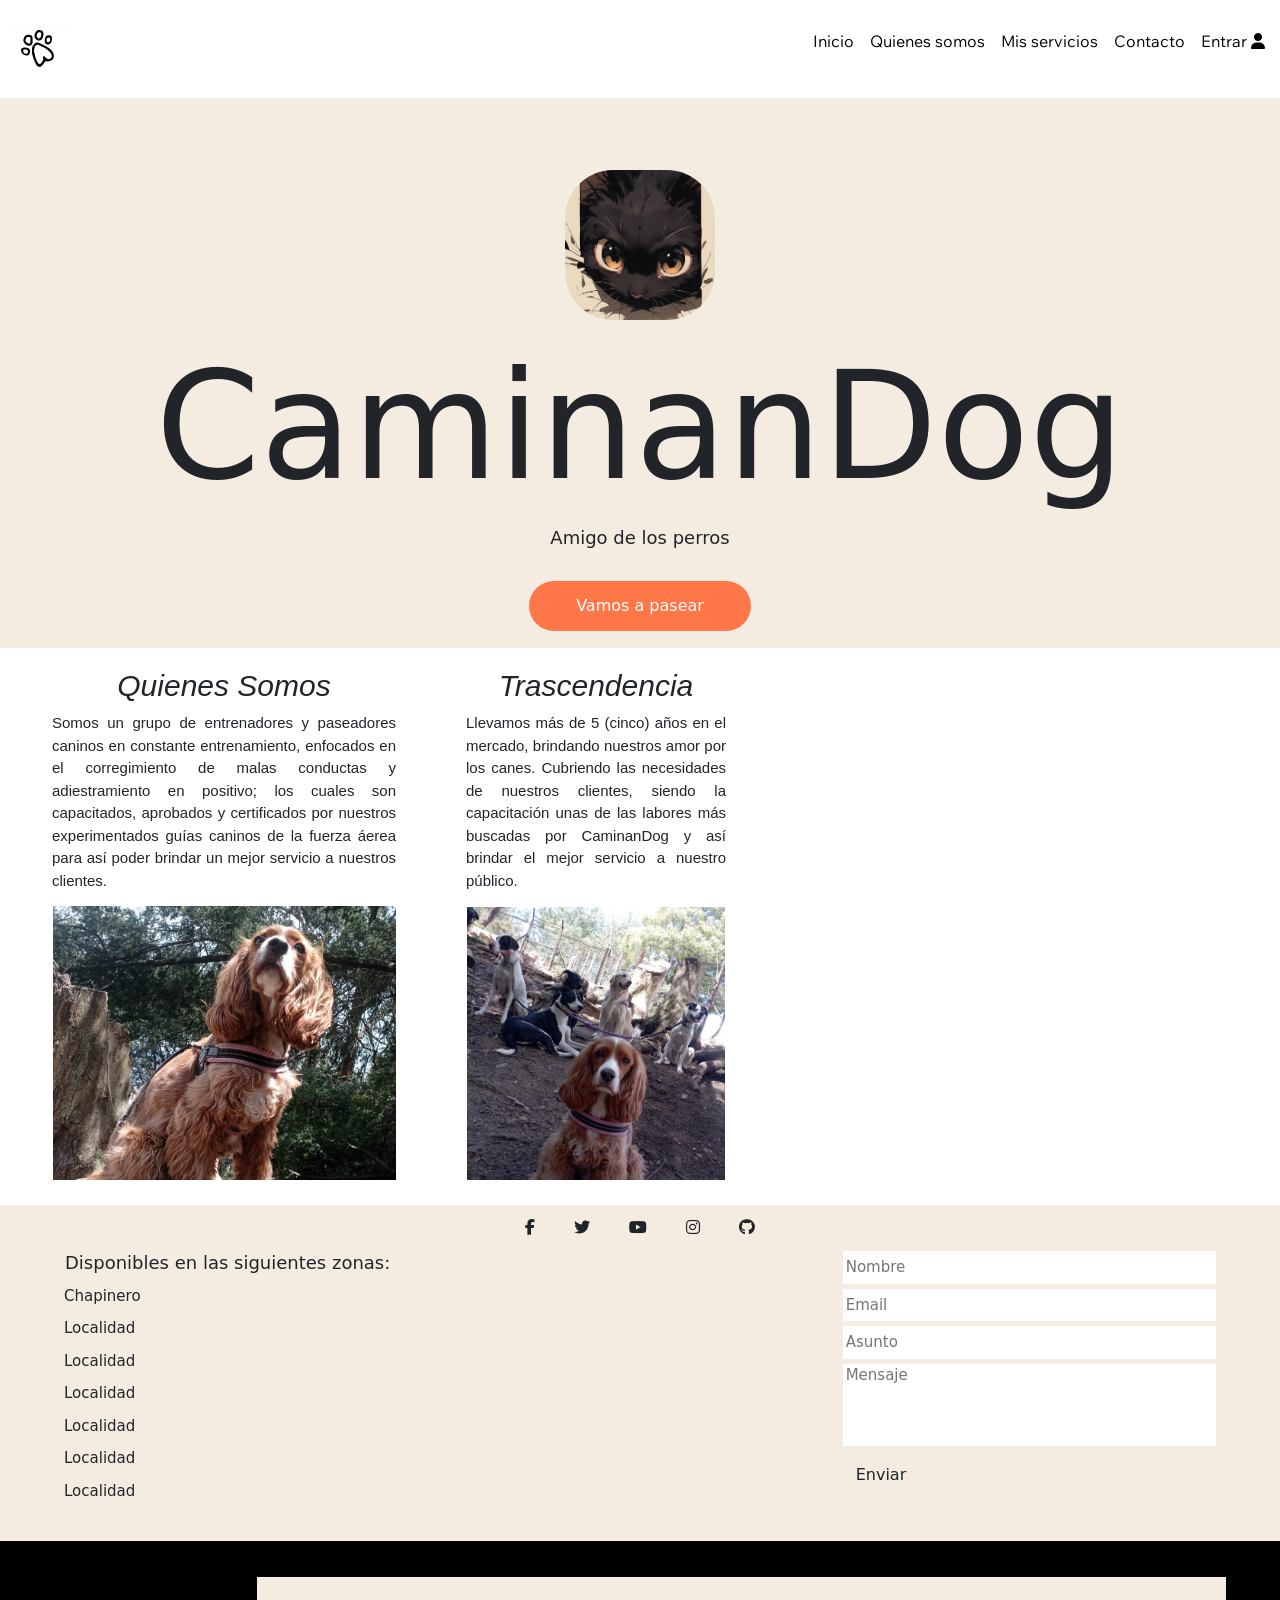
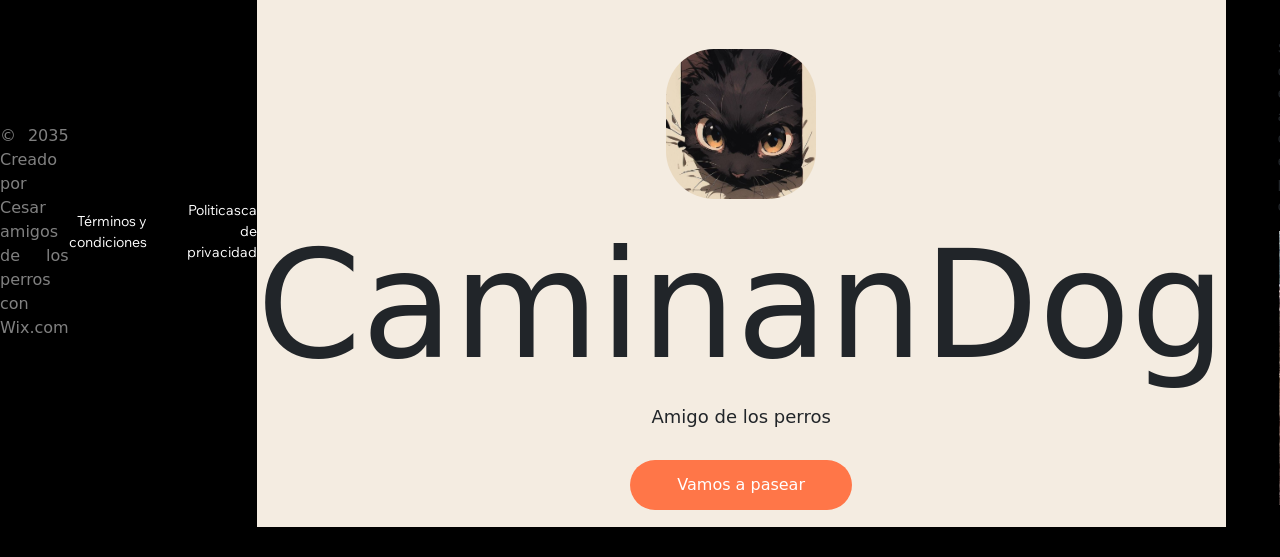
==== index.html @ e353f605 "s" ====
<!DOCTYPE html>
<html lang="en">

<head>
    <meta charset="UTF-8">
    <meta name="viewport" content="width=device-width, initial-scale=1.0">
    <title>CaminanDog</title>
    <link rel="stylesheet" href="CSS/normalize.css">
    <link rel="stylesheet" href="Bootstrap/css/bootstrap.min.css">
    <link rel="stylesheet" href="https://cdnjs.cloudflare.com/ajax/libs/font-awesome/6.5.2/css/all.min.css"
        integrity="sha512-SnH5WK+bZxgPHs44uWIX+LLJAJ9/2PkPKZ5QiAj6Ta86w+fsb2TkcmfRyVX3pBnMFcV7oQPJkl9QevSCWr3W6A=="
        crossorigin="anonymous" referrerpolicy="no-referrer" />
    <link rel="preconnect" href="https://fonts.googleapis.com">
    <link rel="preconnect" href="https://fonts.gstatic.com" crossorigin>
    <link href="https://fonts.googleapis.com/css2?family=Wix+Madefor+Text:ital,wght@0,400..800;1,400..800&display=swap"
        rel="stylesheet">
    <link rel="stylesheet" href="https://cdn.jsdelivr.net/npm/bootstrap-icons@1.11.3/font/bootstrap-icons.min.css">

    <link rel="stylesheet" href="CSS/header.css">
    <link rel="stylesheet" href="CSS/footer.css">
    <link rel="stylesheet" href="CSS/main.css">
</head>

<body>
    <header>
        <section class="nav">
            <nav class="nav_space" id="nav_space">
                <img src="IMAGES/paw.png" alt="" srcset="" id="paw">
                <button id="ham_menu" class="ham_menu" type="button"><i class="bi bi-list"></i></button>
                <div class="menu_space" id="menu_space">
                    <ul id="link_space" class="link_space">
                        <button class="cerrar_menu" id="cerrar"><i class="bi bi-x"></i></button>
                        <li class="li"><a class="link_text" href="index.html">Inicio</a></li>
                        <li class="li"><a class="link_text" href="#main">Quienes somos</a></li>
                        <li class="li"><a class="link_text" href="/VISUALS/mis_servicios.html">Mis servicios</a></li>
                        <li class="li"><a class="link_text" href="#footer">Contacto</a></li>
                        <li class="li"><a class="link_entrar" href="#">Entrar <i class="fa-solid fa-user"></i></a></li>
                    </ul>
                </div>
            </nav>
        </section>
        
        <section class="banner_space">
            <div class="banner">
                <img class="banner_img" src="IMAGES/cutted.jpg" alt="" srcset="">
                <h1 class="banner_title">CaminanDog</h1>
                <p class="eslogan">Amigo de los perros</p>
                <button class="banner_btn" type="button">Vamos a pasear</button>
            </div>
        </section>
    </header>

    <main>
        <div class="container">
            <section class="who-im">
                <div class="informacion_1">
                    <div class="who">
                        <h2 class="title"> Quienes Somos </h2>
                        <p class="paragraph">Somos un grupo de entrenadores y paseadores caninos en constante entrenamiento, enfocados en el corregimiento de malas conductas y adiestramiento en positivo; los cuales son capacitados, aprobados y certificados por nuestros experimentados guías caninos de la fuerza áerea para así poder brindar un mejor servicio a nuestros clientes.</p>
                    </div>
                    <div class="image1">
                        <img class="caninos_montana" src="/IMAGES/foto1.jpg" title="Caninos en la montaña"
                            alt="Imagen de 6 perros sentados disfrutando de un día de juego en la montaña">
                    </div>
                </div>
                <div class="informacion_2">         
                    <div class="trascendencia">
                        <h3 class="title">Trascendencia</h3>
                        <p class="paragraph">Llevamos más de 5 (cinco) años en el mercado, brindando nuestros amor por los canes. Cubriendo las necesidades de nuestros clientes, siendo la capacitación unas de las labores más buscadas por CaminanDog y así brindar el mejor servicio a nuestro público.</p>
                        
                    </div>
                    <div class="image2">
                        <img class="cocker_talado" src="/IMAGES/foto2.jpg"
                        alt="Cocker Spaniel sobre el tronco de un árbol talado con fonto de naturaleza">
                    </div>
                </div>
            </section> 
        </div>
    </main>

    <footer id="footer">
        <section class="text-center">
            <!-- Facebook -->
            <a data-mdb-ripple-init class="btn btn-outline btn-floating m-1" href="#!" role="button"><i
                    class="fab fa-facebook-f"></i></a>

            <!-- Twitter -->
            <a data-mdb-ripple-init class="btn btn-outline btn-floating m-1" href="#!" role="button"><i
                    class="fab fa-twitter"></i></a>

            <!-- YouTube -->
            <a data-mdb-ripple-init class="btn btn-outline btn-floating m-1" href="#!" role="button"><i
                    class="fab fa-youtube"></i></a>

            <!-- Instagram -->
            <a data-mdb-ripple-init class="btn btn-outline btn-floating m-1" href="#!" role="button"><i
                    class="fab fa-instagram"></i></a>


            <!-- Github -->
            <a data-mdb-ripple-init class="btn btn-outline btn-floating m-1" href="#!" role="button"><i
                    class="fab fa-github"></i></a>
        </section>
        <section class="pre-footer contenedor">
            <div class="widget zonas">
                <h6 class="disponibles">
                    Disponibles en las siguientes zonas:
                </h6>
                <div class="localidades">
                    <p class="localidad">Chapinero</p>
                    <p class="localidad">Localidad</p>
                    <p class="localidad">Localidad</p>
                    <p class="localidad">Localidad</p>
                    <p class="localidad">Localidad</p>
                    <p class="localidad">Localidad</p>
                    <p class="localidad">Localidad</p>
                </div>
            </div>
            <div class="widget mapa">
                <iframe class="iframe-mapa"
                    src="https://www.google.com/maps/embed?pb=!1m18!1m12!1m3!1d254508.39472074134!2d-74.27262552044823!3d4.648620643934393!2m3!1f0!2f0!3f0!3m2!1i1024!2i768!4f13.1!3m3!1m2!1s0x8e3f9bfd2da6cb29%3A0x239d635520a33914!2zQm9nb3TDoQ!5e0!3m2!1ses-419!2sco!4v1712441103200!5m2!1ses-419!2sco"
                    allowfullscreen="" loading="lazy" referrerpolicy="no-referrer-when-downgrade">
                </iframe>
            </div>
            <div class="widget formulario">
                <form action="" class="form-footer">
                    <input class="form name" type="text" name="form-footer" placeholder="Nombre" required>
                    <input class="form email" type="email" name="form-footer" placeholder="Email" required>
                    <input class="form asunto" type="text" name="form-footer" placeholder="Asunto" required>
                    <input class="form mensaje" type="text" name="form-footer" placeholder="Mensaje" required>
                    <button class="btn btn-enviar">Enviar</button>
                </form>
            </div>
            </div>
        </section>
        <section class="footer">
            <div class="contenedor copy-ter-condiciones">
                <div class="copyright">© 2035 Creado por Cesar amigos de los perros con Wix.com</div>
                <div class="ter-condiciones">
                    <ul class="menu-ter-condiciones">
                        <li class="l-ter-condiciones">
                            <a class="condiciones" href="#">Términos y condiciones</a>
                        </li>
                        <li class="l-ter-condiciones">
                            <a class="condiciones" href="#">Politicasca de privacidad</a>
                        </li>
                    </ul>
                </div>
            </div>
        <header>
            <section class="banner_space">
                <div class="banner">
                    <img class="banner_img" src="IMAGES/cutted.jpg" alt="" srcset="">
                    <h1 class="banner_title">CaminanDog</h1>
                    <p class="eslogan">Amigo de los perros</p>
                    <button class="banner_btn" type="button">Vamos a pasear</button>
                </div>
            </section>
        </header>
        <main id="main">
            <div class="container">
                <section class="who-im">
                    <div class="informacion_1">
                        <div class="who">
                            <h2 class="title"> Quienes Somos </h2>
                            <p class="paragraph">Somos un grupo de entrenadores y paseadores caninos en constante entrenamiento, enfocados en el corregimiento de malas conductas y adiestramiento en positivo; los cuales son capacitados, aprobados y certificados por nuestros experimentados guías caninos de la fuerza áerea para así poder brindar un mejor servicio a nuestros clientes.</p>
                        </div>
                        <div class="image1">
                            <img class="caninos_montana" src="/IMAGES/foto1.jpg" title="Caninos en la montaña"
                                alt="Imagen de 6 perros sentados disfrutando de un día de juego en la montaña">
                        </div>
                    </div>
                    <div class="informacion_2">         
                        <div class="trascendencia">
                            <h3 class="title">Trascendencia</h3>
                            <p class="paragraph">Llevamos más de 5 (cinco) años en el mercado, brindando nuestros amor por los canes. Cubriendo las necesidades de nuestros clientes, siendo la capacitación unas de las labores más buscadas por CaminanDog y así brindar el mejor servicio a nuestro público.</p>
                            
                        </div>
                        <div class="image2">
                            <img class="cocker_talado" src="/IMAGES/foto2.jpg"
                            alt="Cocker Spaniel sobre el tronco de un árbol talado con fonto de naturaleza">
                        </div>
                    </div>
                </section> 
            </div>
          </main>
        <!-- Footer -->
        <footer id="footer">
            <section class="pre-footer contenedor">
                <div class="widget zonas">
                    <h6 class="disponibles">
                        Disponibles en las siguientes zonas:
                    </h6>
                    <div class="localidades">
                        <p class="localidad">Chapinero</p>
                        <p class="localidad">Localidad</p>
                        <p class="localidad">Localidad</p>
                        <p class="localidad">Localidad</p>
                        <p class="localidad">Localidad</p>
                        <p class="localidad">Localidad</p>
                        <p class="localidad">Localidad</p>
                    </div>
                </div>
                <div class="widget mapa">
                    <iframe class="iframe-mapa"
                        src="https://www.google.com/maps/embed?pb=!1m18!1m12!1m3!1d254508.39472074134!2d-74.27262552044823!3d4.648620643934393!2m3!1f0!2f0!3f0!3m2!1i1024!2i768!4f13.1!3m3!1m2!1s0x8e3f9bfd2da6cb29%3A0x239d635520a33914!2zQm9nb3TDoQ!5e0!3m2!1ses-419!2sco!4v1712441103200!5m2!1ses-419!2sco"
                        allowfullscreen="" loading="lazy" referrerpolicy="no-referrer-when-downgrade">
                    </iframe>
                </div>
                <div class="widget formulario">
                    <form action="" class="form-footer">
                        <input class="form name" type="text" name="form-footer" placeholder="Nombre" required>
                        <input class="form email" type="email" name="form-footer" placeholder="Email" required>
                        <input class="form asunto" type="text" name="form-footer" placeholder="Asunto" required>
                        <input class="form mensaje" type="text" name="form-footer" placeholder="Mensaje" required>
                        <button class="btn btn-enviar">Enviar</button>
                    </form>
                </div>
                </div>
            </section>
            <section class="footer">
                <div class="contenedor copy-ter-condiciones">
                    <div class="copyright">© 2035 Creado por Cesar amigos de los perros con Wix.com</div>
                    <div class="ter-condiciones">
                        <ul class="menu-ter-condiciones">
                            <li>
                                <a href="#">Términos y condiciones</a>
                            </li>
                            <li>
                                <a href="#">Politicas de privacidad</a>
                            </li>
                        </ul>
                    </div>
                </div>

        </section>
    </footer>


    <script src="Bootstrap/js/bootstrap.js"></script>
    <script src="JS/header.js"></script>

</body>


</html>
---- CSS/header.css ----
.nav_space{
    display: flex;
    align-items: center;
    justify-content: space-between;
    margin-top: 1.5rem;
    margin-bottom: 1.5rem;
    width: 100%;
}

.nav img{
    float: inline-start;
    margin-left: 10px;
}

.link_space{
    display: flex;
    list-style-type: none;
    gap: 1rem;
}

.link_text,
.link_entrar{
    color: black;
    text-decoration: none;
}

.link_entrar{
    float: inline-end;
    margin-right: 15px;
}

.link_text:hover{
    color: orange;
    transition: 0.3s;
}

.link_entrar:hover{
    color: rgba(0, 0, 0, 0.6);
    transition: 0.3s;
}

li{
    font-family: "Wix Madefor Text", Arial, Helvetica, sans-serif;
}

.ham_menu,
.cerrar_menu{
    display: none;
}

.banner_space{
    background-color: #F4ECE1;
    width: 100%;
    height: 550px;
    padding-top: 1rem;
}

.banner_img{
    display: block;
    margin-left: auto;
    margin-right: auto;
    margin-top: 3.5rem;
    width: 150px;
    height: 150px;
    border-radius: 3rem;
}

.banner_title{
    display: flex;
    justify-content: center;
    font-size: 150px;
    margin-top: 1rem;
}

.eslogan{
    display: flex;
    justify-content: center;
    font-size: large;
}

.banner_btn{
    display: block;
    margin-left: auto;
    margin-right: auto;
    margin-top: 30px;
    border-radius: 2rem;
    background-color: #FF7648;
    border-style: none;
    color: white;
    height: 50px;
    width: 222px;
}

@media screen and ( max-width:1200px ){
    .banner_img{
        width: 140px;
        height: 140px;
    }

    .banner_title{
        font-size: 100px;
    }
}

@media screen and ( max-width:992px ){
    .banner_img{
        width: 135px;
        height: 135px;
    }

    .banner_title{
        font-size: 90px;
    }
}

@media screen and ( max-width:768px ){
    .banner_img{
        width: 120px;
        height: 120px;
    }

    .banner_title{
        font-size: 75px;
    }
}

@media screen and ( max-width: 576px ) {

    .ham_menu,
    .cerrar_menu{
        display: block;
        order: 2;
        float: right;
        border: 0;
        font-size: 1.50rem;
        background-color: transparent;
        cursor: pointer;
    }

    .menu_space{
        display: none;
        visibility: hidden;
    }
    
    .visible{
        display: block;
        opacity: 1;
        visibility: visible;
    }

    .notVisible{
        display: none;
        visibility: hidden;
    }

    .nav_space{
        justify-content: center;
        gap: 7rem;
    }

    .link_space{
        top: 0;
        bottom: 0;
        display: flex;
        align-items: center;
        justify-content: center;
        flex-direction: column;
    }

    .banner_img{
        width: 100px;
        height: 100px;
    }

    .banner_title{
        font-size: 50px;
    }

}
---- CSS/footer.css ----
a {
    text-decoration: none;
    color: white;
}

footer#footer{
    background-color: #F4ECE1;
}

footer#footer .pre-footer {
box-sizing: border-box;
}

section.pre-footer {
    display: flex;
    gap: 1rem;
    justify-content: center;
    flex-direction: column;
}

.widget {
    flex-basis: 340px;
}

.widget.zonas {
    display: flex;
    justify-content: space-between;
    flex-direction: row;
    align-items: stretch;
}

.disponibles {
    font-size: 22px;
    margin: 0px;
}

.localidades {
    font-size: 15px;
}

.localidad {
    font-size: 17px;
    margin: 5px 0 27px 0px;
}

iframe.iframe-mapa {
    height: 100%;
    width: 100%;
}

footer#footer .footer{
    background-color: black;
    padding: 20px 0px 15px 0px;
    box-sizing: border-box;
}

footer#footer .contenedor {
    width: 100%;
    margin: 15px auto 50px auto;
    max-width: 85.5%;
}

input.form {
    display: flex;
    justify-content: center;
    flex-direction: column;
    width: 100%;
}

input.form.name,
input.form.email,
input.form.asunto {
    padding: 8px 5px;
    margin: 0px 0px 10px 0px;
    border: none;
}

input.form.mensaje {
    padding: 0px 0px 100px 5px;
    margin: 0px 0px 5px 0px;
    border: none;
}

.btn-enviar {
    display: flex;
}

section.footer {
    display: flex;
    justify-content: space-between;
    align-items: center;
    flex-direction: column;
}

.copyright {
    order: 2;
    text-align: center;
    color: gray;
}


.ter-condiciones {
    order: 1;
    margin: 0px 0px 20px 0px;
}

.contenedor.copy-ter-condiciones {
    display: flex;
    justify-content: space-between;
    align-items: center;
    flex-direction: column;
}

ul.menu-ter-condiciones {
    list-style: none;
    padding: 0;
    display: flex;
    gap: 0;
    align-items: center;
    justify-content: flex-end;
    flex-direction: column;
    margin: 0;
}

li.men-ter-condiciones {
    margin: 0px 0px 10px 0px;
}

.politicas-priv {
    text-decoration: none;
    color: white;
}
a.condiciones {
    text-decoration: none;
    color: white;
}

@media (min-width: 567px){ 

    footer#footer .contenedor{
        max-width: 92.5%; 
        margin: 0px auto 40px auto;
    }   
    section.pre-footer {
        flex-direction: row;
    }   
    section.footer {
        flex-direction: row;
        padding: 20px 0px 40px 0px;
        text-decoration: none;
        justify-content: space-between;
        text-align: end;
    }
    .widget.zonas {
        display: flex;
        flex-direction: column;
        justify-content: unset;
    }
    .disponibles {
        font-size: 18px;
        margin: 1px;
    }
    p.localidad {
        margin: 7px 0px 0px 0px;
        font-size: 15px;
    }
    input.form.name, input.form.email, input.form.asunto {
        padding: 5px 3px;
        margin: 0px 0px 5px 0px;
        font-size: 15px;
    }
    input.form.mensaje {
        padding: 0px 0px 60px 3px;
        margin: 0px 0px 10px 0px;
        font-size: 15px;
    }
    .contenedor.copy-ter-condiciones {
        display: flex;
        justify-content: space-between;
        align-items: center;
        flex-direction: row;

    }
    .copyright {
        order: 1;
        font-size: 14px;
        text-align: justify;
    } 
    .ter-condiciones {
        order: 2;
    }
    ul.menu-ter-condiciones{
        flex-direction: row;
        gap: .5rem;  
        font-size: 12px;
    }
    .widget {
        flex-basis: 33.33%;
        height: 250px;
    }
    .men-ter-priv {
        margin: 0;
        padding: 23px 0px 0px 0px;
    }
    li.l-ter-condiciones {
        margin: 20px 0px 0px 0px;
    }
}

@media (min-width: 768px){ 
    footer#footer .contenedor{
       max-width: 90%; 
    }
    ul.menu-ter-condiciones {
        gap: 1.5rem;
        font-size: 13px;
    }
    .copyright {
        font-size: 14px;
    }          
}
@media ( min-width: 992px ) {

    .localidad {
        margin: 12px 0;
    }
    ul.menu-ter-condiciones {
        gap: 2.5rem;
        font-size: 14px;
    }
    .copyright {
        font-size: 16px;
    }
    
}

@media ( min-width: 1025px ) {
    p.localidad {
        margin: 10px 0px 0px 0px;
    }
    
}
    
@media ( min-width: 1200px ) {
    
    
}
@media ( min-width: 1400px ) {
    
}
---- CSS/main.css ----
/* body {
    padding: 0;
    box-sizing: border-box;
    font-size: 1rem;

} */
/* normalizar */
/* .informacion_1 {
    display: flex;
    flex-direction: column;
    align-items: center;
    margin: 20px;

}

.who {
    text-align: center;
}

.caninos-montana {
    width: 230px;
}

.informacion_2 {
    display: flex;
    align-items: center;
    flex-direction: column;
    margin: 20px;

}

.trascendencia {
    text-align: center;
}

.cocker_talado {
    width: 261px;
    height: 198px;
    object-fit: contain;

}

.title {
    font-family: "Amatic SC", sans-serif;
    font-size: 30px;
    font-style: italic;
    font-weight: unset;
    text-align: center;

}

.paragraph {
    font-size: 15px;
    font-family: "Amatic SC", sans-serif;
    text-align: left;

    text-align: justify;
    
}


 
@media  (min-width: 567px){
    .container{
        /* width: calc(567px - 30px); */
        /* margin:  auto 20px;
    }

    .informacion_1 {
        display: flex;
        flex-direction: row;
        gap: 20px;
    }

    .paseo_space{
        justify-content: center;
        align-items: center;
    }

    .paseo_img,
    .paseo_info {
        width: 400px;
        height: 185px;
    }

    img.cocker_talado {
        width: 255px;
        height: 204px; */
        /* margin-top: 27px; */
    /* }
}


@media (min-width: 768px) {
    
    .container {
        width: calc(768px - 30px);
        margin: auto 20px;
        margin:  auto 20px;
     }

     section.who-im {
        display: flex;
        flex-direction: row;
        gap: 30px;
        align-items: baseline;
    }
    .who {
        text-align: center;
        margin-top: -100px;
    }
    .informacion_1 {
        flex-direction: column;
    }

    .grupo_perros {
        display: flex;
    }
    .informacion_2 {
        flex-direction: column;
    }

    img.caninos_montana {
        width: 343px;
        height: 274px;
        object-position: 0px -101px;
        object-fit: cover;
        margin: -22px 0px 5px 1px;
    }

    img.cocker_talado {
        margin: -21px -12px;
        width: 258px;
        height: 273px;
        object-fit: cover;
        object-position: -28px 0px;
    }

} */

body {
    padding: 0;
    box-sizing: border-box;
    font-size:1rem;
    
}

/* /* background-size: 50vw;
    opacity: 0.6;
   
    
    /* color: #20303c; */  
    /* font-family: Madefor, Helvetica Neue, Helvetica, Arial, メイリオ, meiryo, ヒラギノ角ゴ pro w3, hiragino kaku gothic pro, sans-serif; */
    /* font-size: 16px;
    font-weight: 400; */
    /* height: 100%; */
    /* line-height: 1.5; */
    /* margin: 0;
    padding: 0;
    width: 100%;
*/
/* body { 
    background-color: #f9fafa;
    background-image: url(../images/background2.png); 
    background-position: center;
    background-repeat: repeat-y;
    background-size: 40vw 100vh;
    background-position-y: center;
    
    } */
/* .who-im {
       
    display: flex;
    flex-direction: row;
    justify-content: center;
    align-items: center;
   
} */

/* .who {
   text-align: center;
   margin-left: 100px;
   margin-right: 50px;
} */

/* .caninos-montaña {
    width: 400px;
    height: 400px;
    object-fit: cover;
    padding-left: 100px;
    margin: 50px 150px 50px 60px;
} */

/* .info_trascendencia { 
    
    display: flex;
    justify-content: space-evenly;
    flex-direction: row-reverse;
    align-items: center;
    
} */

/* .trascendencia { 
    text-align: center;
    margin-right: 100px;
}

.cocker_talado{
    width: 500px;
    height: 500px;
    object-fit: contain;
    
} */

/* @media screen and (min-width: 567px) {
    .container{
        width: calc(567px - 20px);
    }
    
    .container {
        display: flex;  
        flex-direction: column;
        text-align: left;
    
    }

    .who-im {
        flex-direction: column;
    }

    .info_trascendencia{
        flex-direction: column;
    }
} */
/* .container {
    margin: 20px;
} */

.informacion_1 {
    display: flex;
    flex-direction: column;
    align-items: center;
    margin: 20px;
}

.who {
    text-align: center;
}

.caninos_montana{
        width: 255px;
        height: 255px;
        object-fit: cover;
        object-position: -1px -77px;
    
}

.informacion_2 {
    display: flex;
    align-items: center;
    flex-direction: column;
    margin: 20px;
    
}

.trascendencia{
    text-align: center;
}

.cocker_talado {
    width: 261px;
    height: 198px;
    object-fit: contain;
}

.title{
    font-family: "Amatic SC", sans-serif;
    font-size: 30px;
    font-style: italic;
    font-weight: unset;
    text-align: center;
    
}

.paragraph {
    font-size: 15px;
    font-family: "Amatic SC", sans-serif;
    text-align: justify;
    
}

/* 

 */
 
@media  (min-width: 567px){
    .container{
        /* width: calc(567px - 30px); */
        margin:  auto 20px;
    }

    .informacion_1 {
        display: flex;
        flex-direction: row;
        gap: 20px;
    }

    img.caninos_montana {
        margin-top: 26px;
        width: 244px;
        height: 235px;
    }

    .informacion_2 {
        display: flex;
        flex-direction: row-reverse;
        gap: 20px;
    }

    img.cocker_talado {
        width: 255px;
        height: 204px;
        /* margin-top: 27px; */
    }
}


@media (min-width: 768px) {
    
    .container{
        width: calc(768px - 30px);
        margin:  auto 20px;
     }

     section.who-im {
        display: flex;
        flex-direction: row;
        gap: 30px;
        align-items: baseline;
    }

    .informacion_1 {
        flex-direction: column;
    }
    .informacion_2 {
        flex-direction: column;
    }

    img.caninos_montana {
        width: 343px;
        height: 274px;
        object-position: 0px -101px;
        object-fit: cover;
        margin: -22px 0px 5px 1px;
    }

    img.cocker_talado {
        margin: -21px -12px;
        width: 258px;
        height: 273px;
        object-fit: cover;
        object-position: -28px 0px;
    }

}
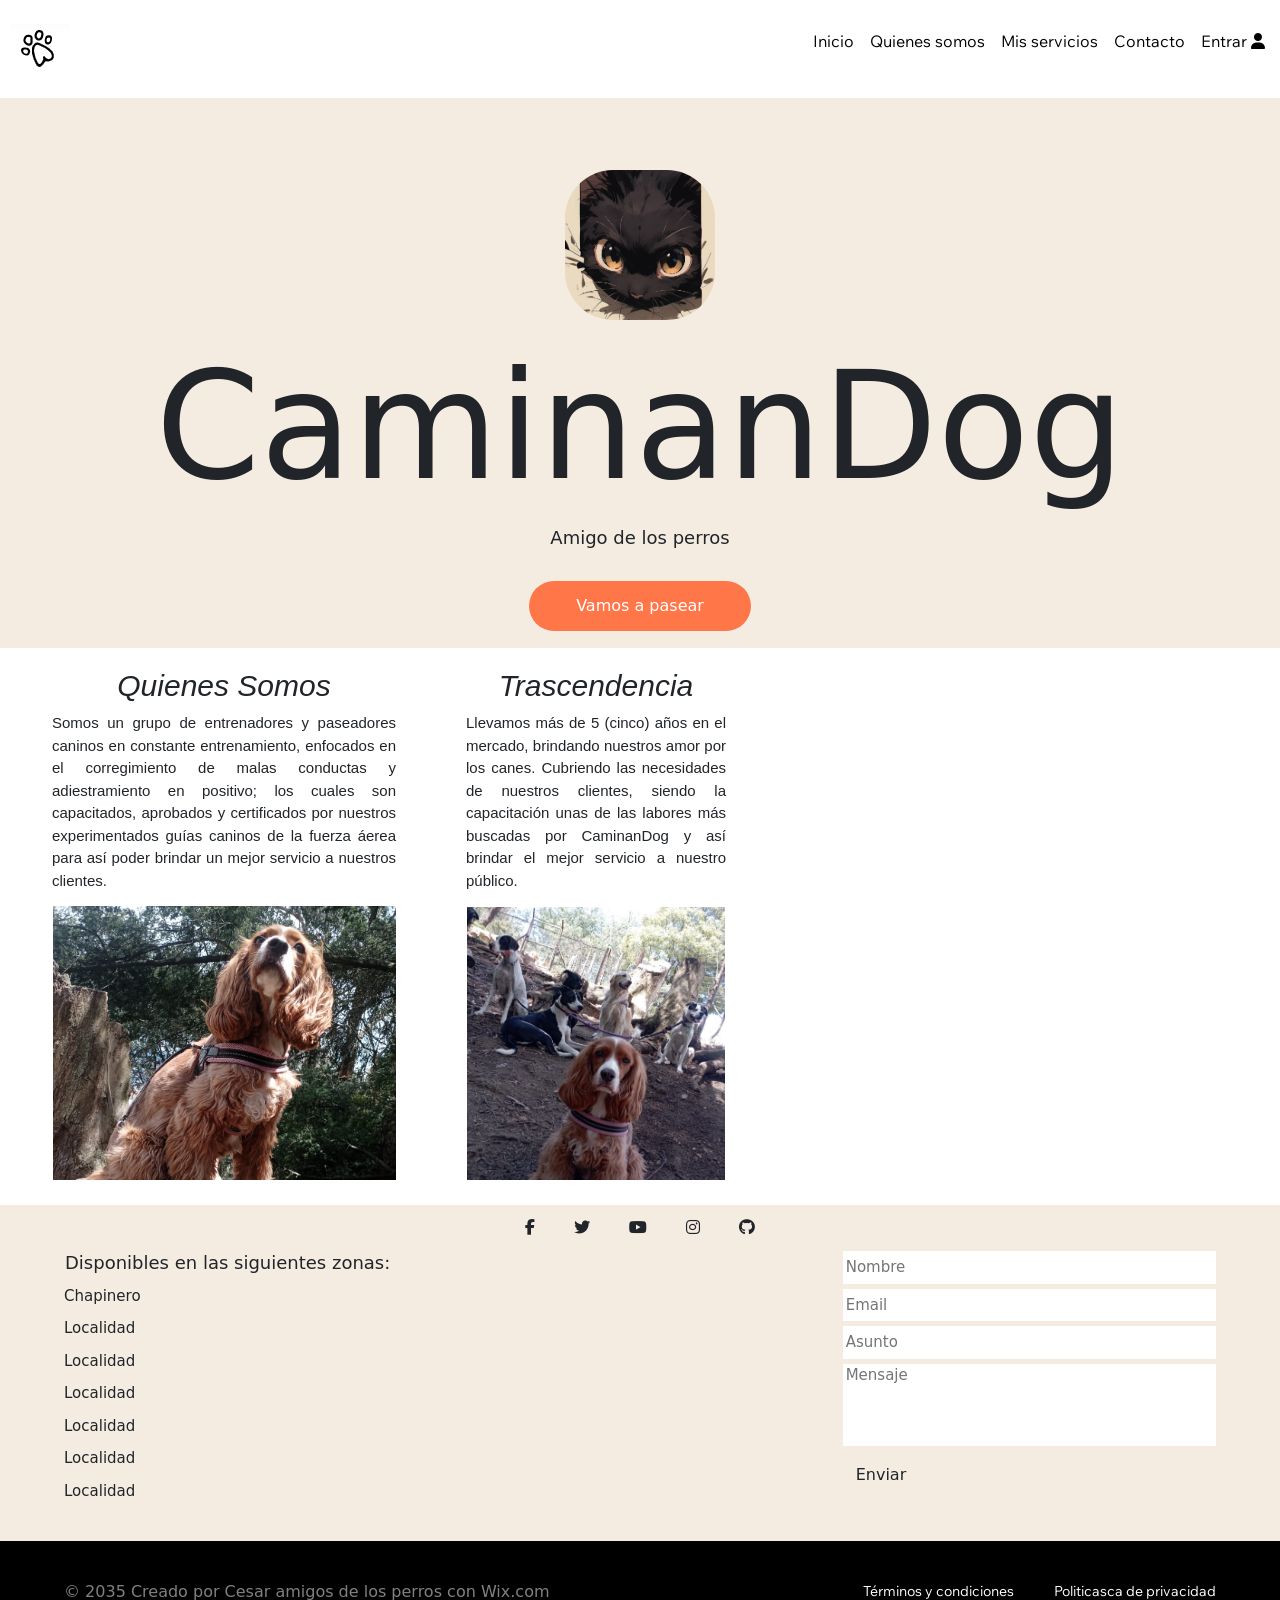
==== commit 00160316: "la pta madere" ====
--- a/index.html
+++ b/index.html
@@ -39,7 +39,7 @@
                 </div>
             </nav>
         </section>
-        
+
         <section class="banner_space">
             <div class="banner">
                 <img class="banner_img" src="IMAGES/cutted.jpg" alt="" srcset="">
@@ -56,25 +56,32 @@
                 <div class="informacion_1">
                     <div class="who">
                         <h2 class="title"> Quienes Somos </h2>
-                        <p class="paragraph">Somos un grupo de entrenadores y paseadores caninos en constante entrenamiento, enfocados en el corregimiento de malas conductas y adiestramiento en positivo; los cuales son capacitados, aprobados y certificados por nuestros experimentados guías caninos de la fuerza áerea para así poder brindar un mejor servicio a nuestros clientes.</p>
+                        <p class="paragraph">Somos un grupo de entrenadores y paseadores caninos en constante
+                            entrenamiento, enfocados en el corregimiento de malas conductas y adiestramiento en
+                            positivo; los cuales son capacitados, aprobados y certificados por nuestros experimentados
+                            guías caninos de la fuerza áerea para así poder brindar un mejor servicio a nuestros
+                            clientes.</p>
                     </div>
                     <div class="image1">
                         <img class="caninos_montana" src="/IMAGES/foto1.jpg" title="Caninos en la montaña"
                             alt="Imagen de 6 perros sentados disfrutando de un día de juego en la montaña">
                     </div>
                 </div>
-                <div class="informacion_2">         
+                <div class="informacion_2">
                     <div class="trascendencia">
                         <h3 class="title">Trascendencia</h3>
-                        <p class="paragraph">Llevamos más de 5 (cinco) años en el mercado, brindando nuestros amor por los canes. Cubriendo las necesidades de nuestros clientes, siendo la capacitación unas de las labores más buscadas por CaminanDog y así brindar el mejor servicio a nuestro público.</p>
-                        
+                        <p class="paragraph">Llevamos más de 5 (cinco) años en el mercado, brindando nuestros amor por
+                            los canes. Cubriendo las necesidades de nuestros clientes, siendo la capacitación unas de
+                            las labores más buscadas por CaminanDog y así brindar el mejor servicio a nuestro público.
+                        </p>
+
                     </div>
                     <div class="image2">
                         <img class="cocker_talado" src="/IMAGES/foto2.jpg"
-                        alt="Cocker Spaniel sobre el tronco de un árbol talado con fonto de naturaleza">
+                            alt="Cocker Spaniel sobre el tronco de un árbol talado con fonto de naturaleza">
                     </div>
                 </div>
-            </section> 
+            </section>
         </div>
     </main>
 
@@ -147,98 +154,8 @@
                     </ul>
                 </div>
             </div>
-        <header>
-            <section class="banner_space">
-                <div class="banner">
-                    <img class="banner_img" src="IMAGES/cutted.jpg" alt="" srcset="">
-                    <h1 class="banner_title">CaminanDog</h1>
-                    <p class="eslogan">Amigo de los perros</p>
-                    <button class="banner_btn" type="button">Vamos a pasear</button>
-                </div>
-            </section>
-        </header>
-        <main id="main">
-            <div class="container">
-                <section class="who-im">
-                    <div class="informacion_1">
-                        <div class="who">
-                            <h2 class="title"> Quienes Somos </h2>
-                            <p class="paragraph">Somos un grupo de entrenadores y paseadores caninos en constante entrenamiento, enfocados en el corregimiento de malas conductas y adiestramiento en positivo; los cuales son capacitados, aprobados y certificados por nuestros experimentados guías caninos de la fuerza áerea para así poder brindar un mejor servicio a nuestros clientes.</p>
-                        </div>
-                        <div class="image1">
-                            <img class="caninos_montana" src="/IMAGES/foto1.jpg" title="Caninos en la montaña"
-                                alt="Imagen de 6 perros sentados disfrutando de un día de juego en la montaña">
-                        </div>
-                    </div>
-                    <div class="informacion_2">         
-                        <div class="trascendencia">
-                            <h3 class="title">Trascendencia</h3>
-                            <p class="paragraph">Llevamos más de 5 (cinco) años en el mercado, brindando nuestros amor por los canes. Cubriendo las necesidades de nuestros clientes, siendo la capacitación unas de las labores más buscadas por CaminanDog y así brindar el mejor servicio a nuestro público.</p>
-                            
-                        </div>
-                        <div class="image2">
-                            <img class="cocker_talado" src="/IMAGES/foto2.jpg"
-                            alt="Cocker Spaniel sobre el tronco de un árbol talado con fonto de naturaleza">
-                        </div>
-                    </div>
-                </section> 
-            </div>
-          </main>
-        <!-- Footer -->
-        <footer id="footer">
-            <section class="pre-footer contenedor">
-                <div class="widget zonas">
-                    <h6 class="disponibles">
-                        Disponibles en las siguientes zonas:
-                    </h6>
-                    <div class="localidades">
-                        <p class="localidad">Chapinero</p>
-                        <p class="localidad">Localidad</p>
-                        <p class="localidad">Localidad</p>
-                        <p class="localidad">Localidad</p>
-                        <p class="localidad">Localidad</p>
-                        <p class="localidad">Localidad</p>
-                        <p class="localidad">Localidad</p>
-                    </div>
-                </div>
-                <div class="widget mapa">
-                    <iframe class="iframe-mapa"
-                        src="https://www.google.com/maps/embed?pb=!1m18!1m12!1m3!1d254508.39472074134!2d-74.27262552044823!3d4.648620643934393!2m3!1f0!2f0!3f0!3m2!1i1024!2i768!4f13.1!3m3!1m2!1s0x8e3f9bfd2da6cb29%3A0x239d635520a33914!2zQm9nb3TDoQ!5e0!3m2!1ses-419!2sco!4v1712441103200!5m2!1ses-419!2sco"
-                        allowfullscreen="" loading="lazy" referrerpolicy="no-referrer-when-downgrade">
-                    </iframe>
-                </div>
-                <div class="widget formulario">
-                    <form action="" class="form-footer">
-                        <input class="form name" type="text" name="form-footer" placeholder="Nombre" required>
-                        <input class="form email" type="email" name="form-footer" placeholder="Email" required>
-                        <input class="form asunto" type="text" name="form-footer" placeholder="Asunto" required>
-                        <input class="form mensaje" type="text" name="form-footer" placeholder="Mensaje" required>
-                        <button class="btn btn-enviar">Enviar</button>
-                    </form>
-                </div>
-                </div>
-            </section>
-            <section class="footer">
-                <div class="contenedor copy-ter-condiciones">
-                    <div class="copyright">© 2035 Creado por Cesar amigos de los perros con Wix.com</div>
-                    <div class="ter-condiciones">
-                        <ul class="menu-ter-condiciones">
-                            <li>
-                                <a href="#">Términos y condiciones</a>
-                            </li>
-                            <li>
-                                <a href="#">Politicas de privacidad</a>
-                            </li>
-                        </ul>
-                    </div>
-                </div>
-
-        </section>
-    </footer>
-
-
-    <script src="Bootstrap/js/bootstrap.js"></script>
-    <script src="JS/header.js"></script>
+            <script src="Bootstrap/js/bootstrap.js"></script>
+            <script src="JS/header.js"></script>
 
 </body>
 
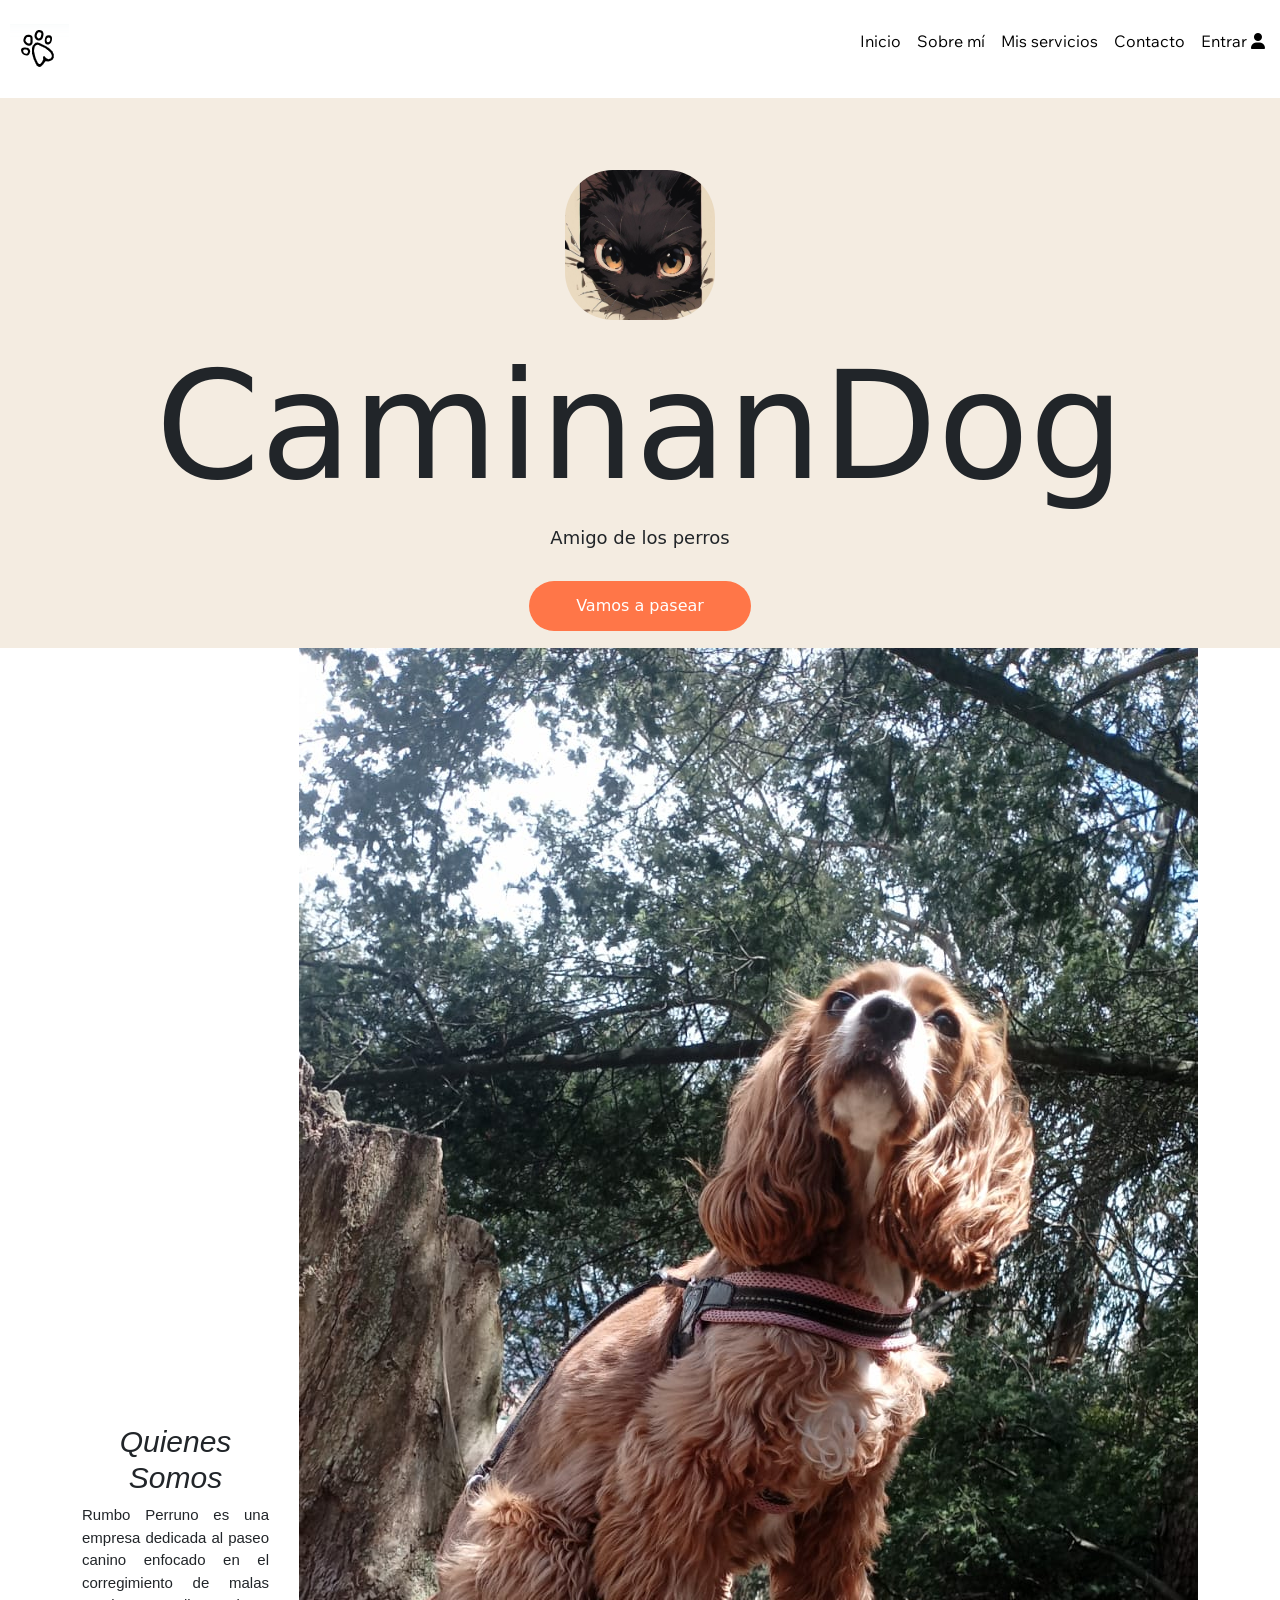
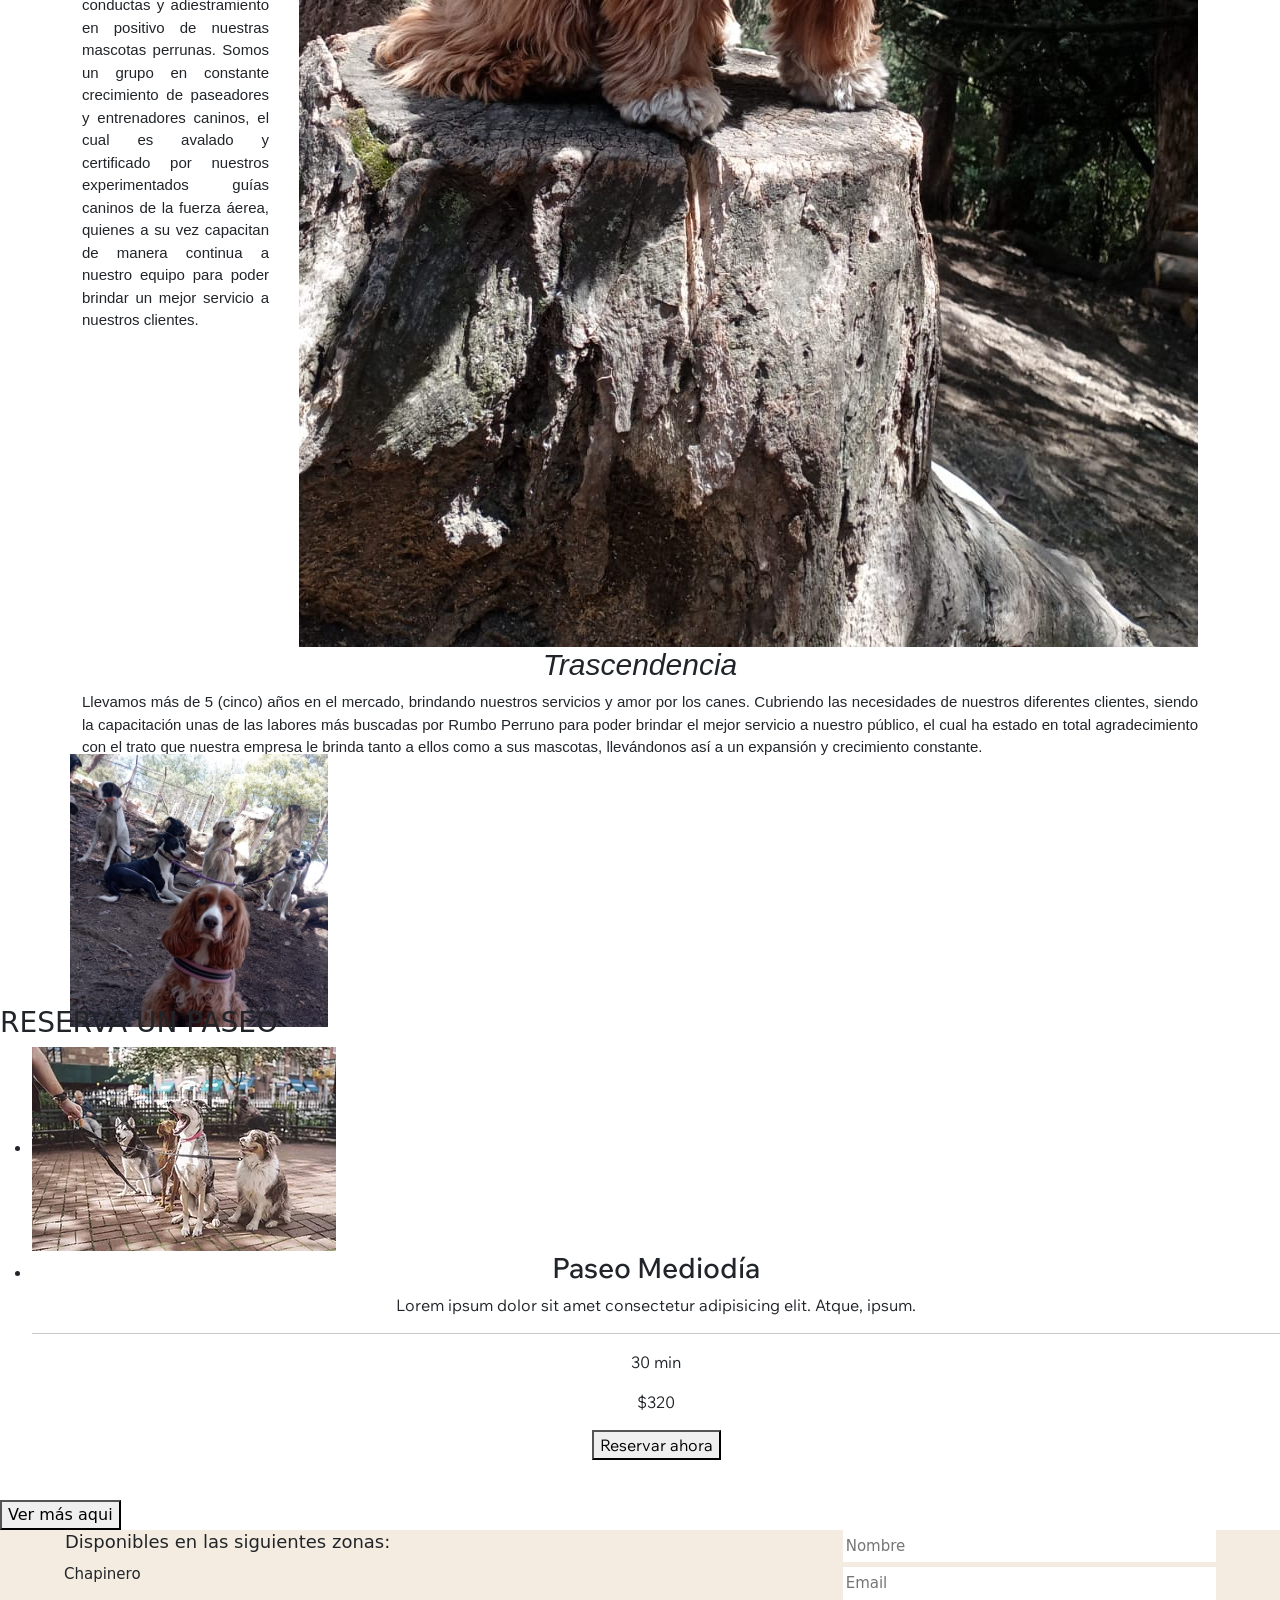
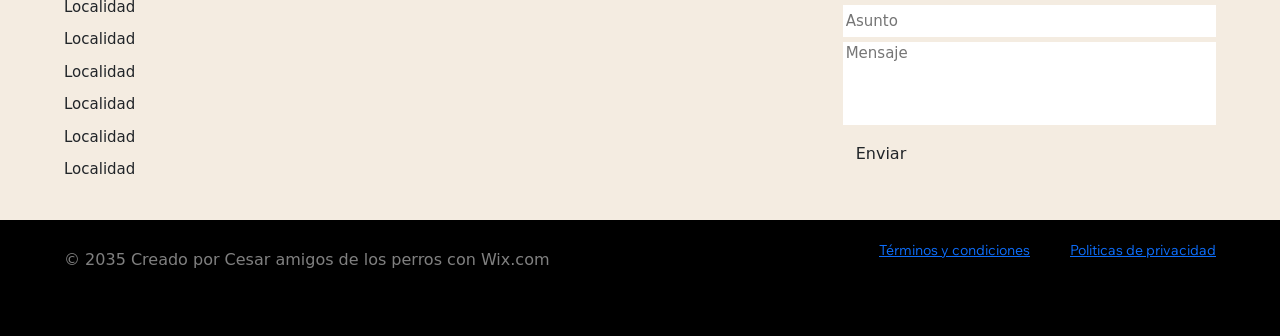
==== commit 49f19dd8: "asd" ====
--- a/index.html
+++ b/index.html
@@ -4,9 +4,6 @@
 <head>
     <meta charset="UTF-8">
     <meta name="viewport" content="width=device-width, initial-scale=1.0">
-    <title>CaminanDog</title>
-    <link rel="stylesheet" href="CSS/normalize.css">
-    <link rel="stylesheet" href="Bootstrap/css/bootstrap.min.css">
     <link rel="stylesheet" href="https://cdnjs.cloudflare.com/ajax/libs/font-awesome/6.5.2/css/all.min.css"
         integrity="sha512-SnH5WK+bZxgPHs44uWIX+LLJAJ9/2PkPKZ5QiAj6Ta86w+fsb2TkcmfRyVX3pBnMFcV7oQPJkl9QevSCWr3W6A=="
         crossorigin="anonymous" referrerpolicy="no-referrer" />
@@ -15,10 +12,13 @@
     <link href="https://fonts.googleapis.com/css2?family=Wix+Madefor+Text:ital,wght@0,400..800;1,400..800&display=swap"
         rel="stylesheet">
     <link rel="stylesheet" href="https://cdn.jsdelivr.net/npm/bootstrap-icons@1.11.3/font/bootstrap-icons.min.css">
-
     <link rel="stylesheet" href="CSS/header.css">
     <link rel="stylesheet" href="CSS/footer.css">
     <link rel="stylesheet" href="CSS/main.css">
+    <link rel="stylesheet" href="CSS/normalize.css">
+    <link rel="stylesheet" href="Bootstrap/css/bootstrap.min.css">
+
+    <title>CaminanDog</title>
 </head>
 
 <body>
@@ -31,7 +31,7 @@
                     <ul id="link_space" class="link_space">
                         <button class="cerrar_menu" id="cerrar"><i class="bi bi-x"></i></button>
                         <li class="li"><a class="link_text" href="index.html">Inicio</a></li>
-                        <li class="li"><a class="link_text" href="#main">Quienes somos</a></li>
+                        <li class="li"><a class="link_text" href="#main">Sobre mí</a></li>
                         <li class="li"><a class="link_text" href="/VISUALS/mis_servicios.html">Mis servicios</a></li>
                         <li class="li"><a class="link_text" href="#footer">Contacto</a></li>
                         <li class="li"><a class="link_entrar" href="#">Entrar <i class="fa-solid fa-user"></i></a></li>
@@ -39,125 +39,129 @@
                 </div>
             </nav>
         </section>
-
-        <section class="banner_space">
-            <div class="banner">
-                <img class="banner_img" src="IMAGES/cutted.jpg" alt="" srcset="">
-                <h1 class="banner_title">CaminanDog</h1>
-                <p class="eslogan">Amigo de los perros</p>
-                <button class="banner_btn" type="button">Vamos a pasear</button>
-            </div>
-        </section>
-    </header>
-
-    <main>
-        <div class="container">
-            <section class="who-im">
-                <div class="informacion_1">
+        <header>
+            <section class="banner_space">
+                <div class="banner">
+                    <img class="banner_img" src="IMAGES/cutted.jpg" alt="" srcset="">
+                    <h1 class="banner_title">CaminanDog</h1>
+                    <p class="eslogan">Amigo de los perros</p>
+                    <button class="banner_btn" type="button">Vamos a pasear</button>
+                </div>
+            </section>
+        </header>
+        <main id="main">
+            <div class="container">
+                <section class="who-im">
                     <div class="who">
                         <h2 class="title"> Quienes Somos </h2>
-                        <p class="paragraph">Somos un grupo de entrenadores y paseadores caninos en constante
-                            entrenamiento, enfocados en el corregimiento de malas conductas y adiestramiento en
-                            positivo; los cuales son capacitados, aprobados y certificados por nuestros experimentados
-                            guías caninos de la fuerza áerea para así poder brindar un mejor servicio a nuestros
-                            clientes.</p>
+                        <p class="paragraph"> Rumbo Perruno es una empresa dedicada al paseo canino enfocado en el
+                            corregimiento de
+                            malas conductas y adiestramiento en positivo de nuestras mascotas perrunas. Somos un grupo
+                            en constante
+                            crecimiento de paseadores y entrenadores caninos, el cual es avalado y certificado por
+                            nuestros
+                            experimentados guías caninos de la fuerza áerea, quienes a su vez capacitan de manera
+                            continua a nuestro
+                            equipo para poder brindar un mejor servicio a nuestros clientes. </p>
                     </div>
-                    <div class="image1">
-                        <img class="caninos_montana" src="/IMAGES/foto1.jpg" title="Caninos en la montaña"
+                    <div class="grupo_perros">
+                        <img class="caninos-montana" src="/IMAGES/foto1.jpg" title="Caninos en la montaña"
                             alt="Imagen de 6 perros sentados disfrutando de un día de juego en la montaña">
                     </div>
-                </div>
-                <div class="informacion_2">
+                </section>
+
+                <section class="info_trascendencia">
                     <div class="trascendencia">
                         <h3 class="title">Trascendencia</h3>
-                        <p class="paragraph">Llevamos más de 5 (cinco) años en el mercado, brindando nuestros amor por
-                            los canes. Cubriendo las necesidades de nuestros clientes, siendo la capacitación unas de
-                            las labores más buscadas por CaminanDog y así brindar el mejor servicio a nuestro público.
-                        </p>
-
+                        <p class="paragraph">Llevamos más de 5 (cinco) años en el mercado, brindando nuestros servicios
+                            y amor por
+                            los canes. Cubriendo las necesidades de nuestros diferentes clientes, siendo la capacitación
+                            unas de las
+                            labores más buscadas por Rumbo Perruno para poder brindar el mejor servicio a nuestro
+                            público, el cual ha
+                            estado en total agradecimiento con el trato que nuestra empresa le brinda tanto a ellos como
+                            a sus
+                            mascotas, llevándonos así a un expansión y crecimiento constante.</p>
                     </div>
-                    <div class="image2">
+                    <div class="image-trascendencia">
                         <img class="cocker_talado" src="/IMAGES/foto2.jpg"
                             alt="Cocker Spaniel sobre el tronco de un árbol talado con fonto de naturaleza">
                     </div>
+                </section>
+            </div>
+            <h3 class="paseo_title">RESERVA UN PASEO</h3>
+            <section class="paseo_main">
+                <ul class="paseo_space">
+                    <li><img class="paseo_img" src="IMAGES/servicio_1.webp" alt="" srcset=""></li>
+                    <li class="paseo_info">
+                        <center>
+                            <h3>Paseo Mediodía</h3>
+                            <p class="eslogan_paseo">Lorem ipsum dolor sit amet consectetur adipisicing elit. Atque, ipsum.</p>
+                            <hr>
+                            <p>30 min</p>
+                            <p>$320</p>
+                            <button class="btn_reservar" type="button">Reservar ahora</button>
+                        </center>
+                    </li>
+                    <br>
+                </ul>
+            </section>
+            <a class="ver_mas_link" href="/VISUALS/mis_servicios.html"><button class="ver_mas" type="button">Ver más aqui</button></a>
+            
+        </main>
+        <!-- Footer -->
+        <footer id="footer">
+            <section class="pre-footer contenedor">
+                <div class="widget zonas">
+                    <h6 class="disponibles">
+                        Disponibles en las siguientes zonas:
+                    </h6>
+                    <div class="localidades">
+                        <p class="localidad">Chapinero</p>
+                        <p class="localidad">Localidad</p>
+                        <p class="localidad">Localidad</p>
+                        <p class="localidad">Localidad</p>
+                        <p class="localidad">Localidad</p>
+                        <p class="localidad">Localidad</p>
+                        <p class="localidad">Localidad</p>
+                    </div>
+                </div>
+                <div class="widget mapa">
+                    <iframe class="iframe-mapa"
+                        src="https://www.google.com/maps/embed?pb=!1m18!1m12!1m3!1d254508.39472074134!2d-74.27262552044823!3d4.648620643934393!2m3!1f0!2f0!3f0!3m2!1i1024!2i768!4f13.1!3m3!1m2!1s0x8e3f9bfd2da6cb29%3A0x239d635520a33914!2zQm9nb3TDoQ!5e0!3m2!1ses-419!2sco!4v1712441103200!5m2!1ses-419!2sco"
+                        allowfullscreen="" loading="lazy" referrerpolicy="no-referrer-when-downgrade">
+                    </iframe>
+                </div>
+                <div class="widget formulario">
+                    <form action="" class="form-footer">
+                        <input class="form name" type="text" name="form-footer" placeholder="Nombre" required>
+                        <input class="form email" type="email" name="form-footer" placeholder="Email" required>
+                        <input class="form asunto" type="text" name="form-footer" placeholder="Asunto" required>
+                        <input class="form mensaje" type="text" name="form-footer" placeholder="Mensaje" required>
+                        <button class="btn btn-enviar">Enviar</button>
+                    </form>
+                </div>
                 </div>
             </section>
-        </div>
-    </main>
+            <section class="footer">
+                <div class="contenedor copy-ter-condiciones">
+                    <div class="copyright">© 2035 Creado por Cesar amigos de los perros con Wix.com</div>
+                    <div class="ter-condiciones">
+                        <ul class="menu-ter-condiciones">
+                            <li>
+                                <a href="#">Términos y condiciones</a>
+                            </li>
+                            <li>
+                                <a href="#">Politicas de privacidad</a>
+                            </li>
+                        </ul>
+                    </div>
+                </div>
 
-    <footer id="footer">
-        <section class="text-center">
-            <!-- Facebook -->
-            <a data-mdb-ripple-init class="btn btn-outline btn-floating m-1" href="#!" role="button"><i
-                    class="fab fa-facebook-f"></i></a>
-
-            <!-- Twitter -->
-            <a data-mdb-ripple-init class="btn btn-outline btn-floating m-1" href="#!" role="button"><i
-                    class="fab fa-twitter"></i></a>
-
-            <!-- YouTube -->
-            <a data-mdb-ripple-init class="btn btn-outline btn-floating m-1" href="#!" role="button"><i
-                    class="fab fa-youtube"></i></a>
-
-            <!-- Instagram -->
-            <a data-mdb-ripple-init class="btn btn-outline btn-floating m-1" href="#!" role="button"><i
-                    class="fab fa-instagram"></i></a>
-
-
-            <!-- Github -->
-            <a data-mdb-ripple-init class="btn btn-outline btn-floating m-1" href="#!" role="button"><i
-                    class="fab fa-github"></i></a>
-        </section>
-        <section class="pre-footer contenedor">
-            <div class="widget zonas">
-                <h6 class="disponibles">
-                    Disponibles en las siguientes zonas:
-                </h6>
-                <div class="localidades">
-                    <p class="localidad">Chapinero</p>
-                    <p class="localidad">Localidad</p>
-                    <p class="localidad">Localidad</p>
-                    <p class="localidad">Localidad</p>
-                    <p class="localidad">Localidad</p>
-                    <p class="localidad">Localidad</p>
-                    <p class="localidad">Localidad</p>
-                </div>
-            </div>
-            <div class="widget mapa">
-                <iframe class="iframe-mapa"
-                    src="https://www.google.com/maps/embed?pb=!1m18!1m12!1m3!1d254508.39472074134!2d-74.27262552044823!3d4.648620643934393!2m3!1f0!2f0!3f0!3m2!1i1024!2i768!4f13.1!3m3!1m2!1s0x8e3f9bfd2da6cb29%3A0x239d635520a33914!2zQm9nb3TDoQ!5e0!3m2!1ses-419!2sco!4v1712441103200!5m2!1ses-419!2sco"
-                    allowfullscreen="" loading="lazy" referrerpolicy="no-referrer-when-downgrade">
-                </iframe>
-            </div>
-            <div class="widget formulario">
-                <form action="" class="form-footer">
-                    <input class="form name" type="text" name="form-footer" placeholder="Nombre" required>
-                    <input class="form email" type="email" name="form-footer" placeholder="Email" required>
-                    <input class="form asunto" type="text" name="form-footer" placeholder="Asunto" required>
-                    <input class="form mensaje" type="text" name="form-footer" placeholder="Mensaje" required>
-                    <button class="btn btn-enviar">Enviar</button>
-                </form>
-            </div>
-            </div>
-        </section>
-        <section class="footer">
-            <div class="contenedor copy-ter-condiciones">
-                <div class="copyright">© 2035 Creado por Cesar amigos de los perros con Wix.com</div>
-                <div class="ter-condiciones">
-                    <ul class="menu-ter-condiciones">
-                        <li class="l-ter-condiciones">
-                            <a class="condiciones" href="#">Términos y condiciones</a>
-                        </li>
-                        <li class="l-ter-condiciones">
-                            <a class="condiciones" href="#">Politicasca de privacidad</a>
-                        </li>
-                    </ul>
-                </div>
-            </div>
-            <script src="Bootstrap/js/bootstrap.js"></script>
-            <script src="JS/header.js"></script>
-
+            </section>
+        </footer>
+        <script src="Bootstrap/js/bootstrap.js"></script>
+        <script src="JS/header.js"></script>
 </body>
 
-
 </html>
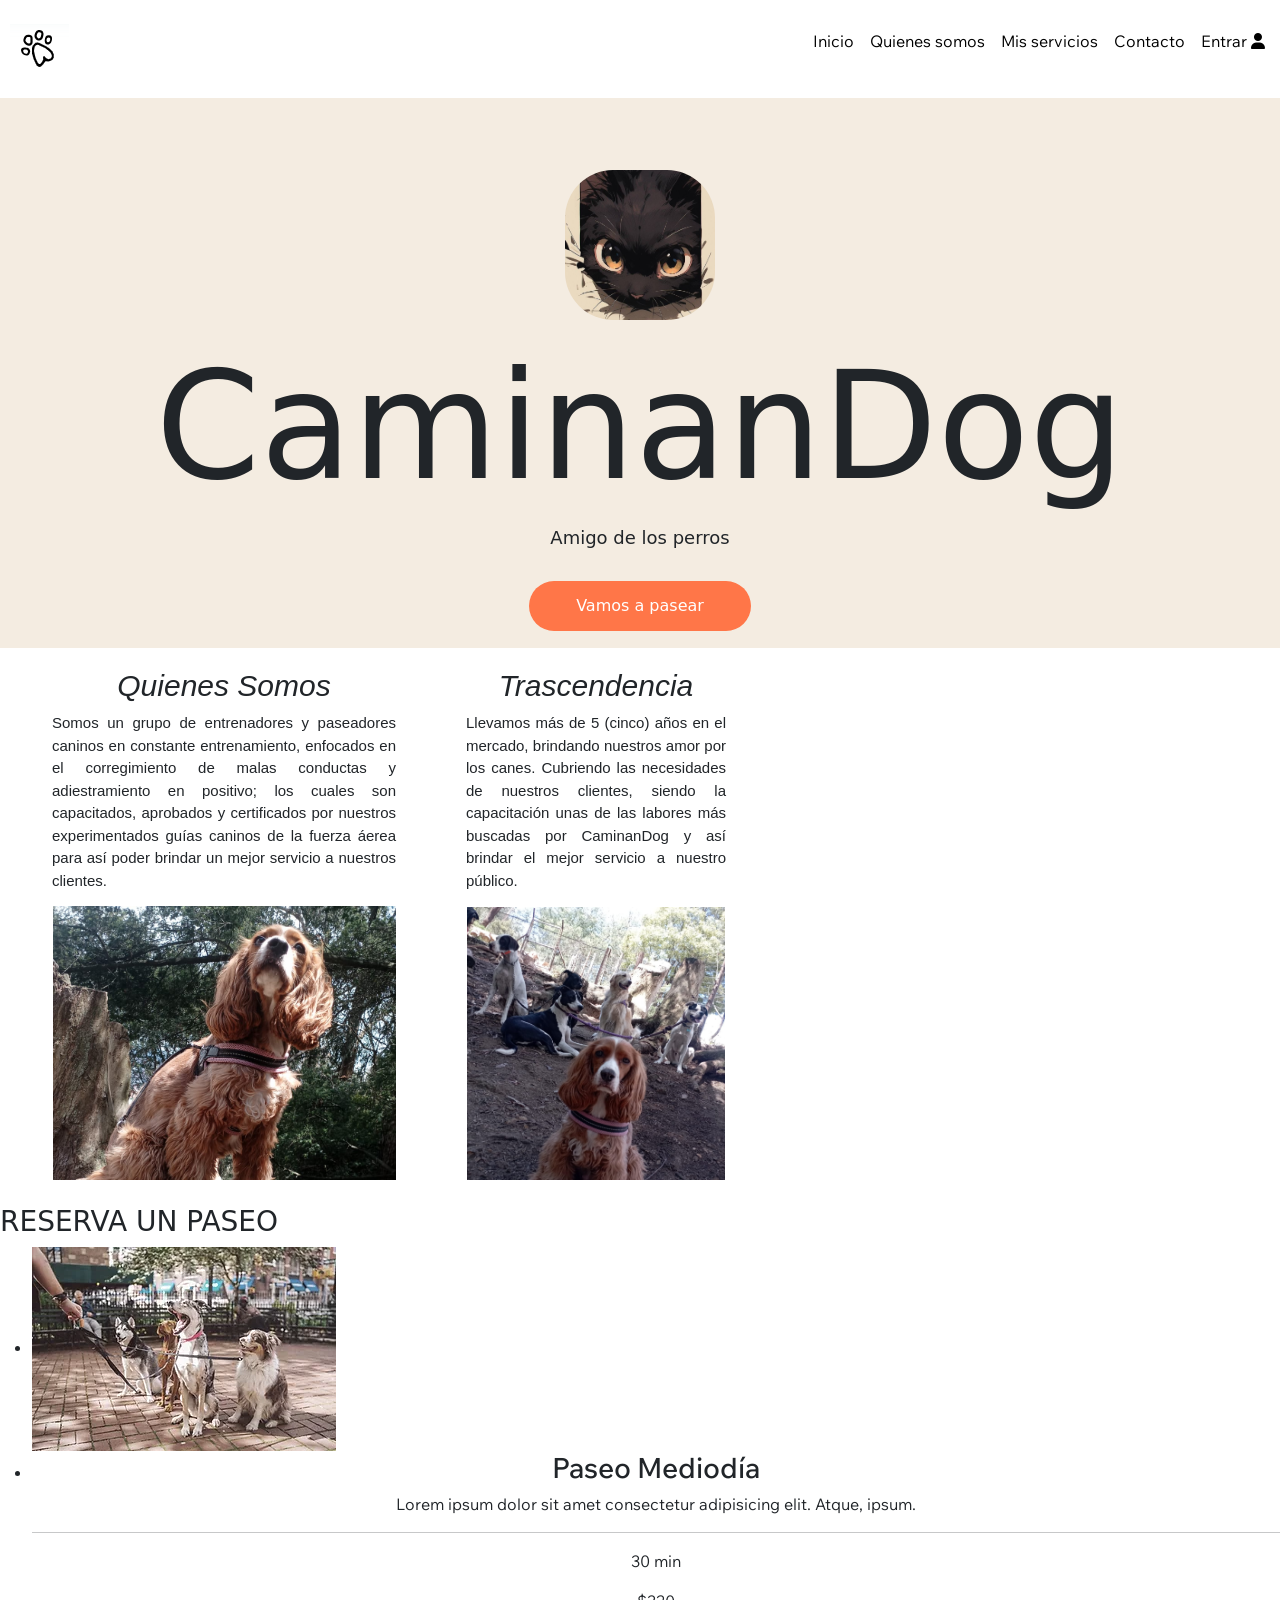
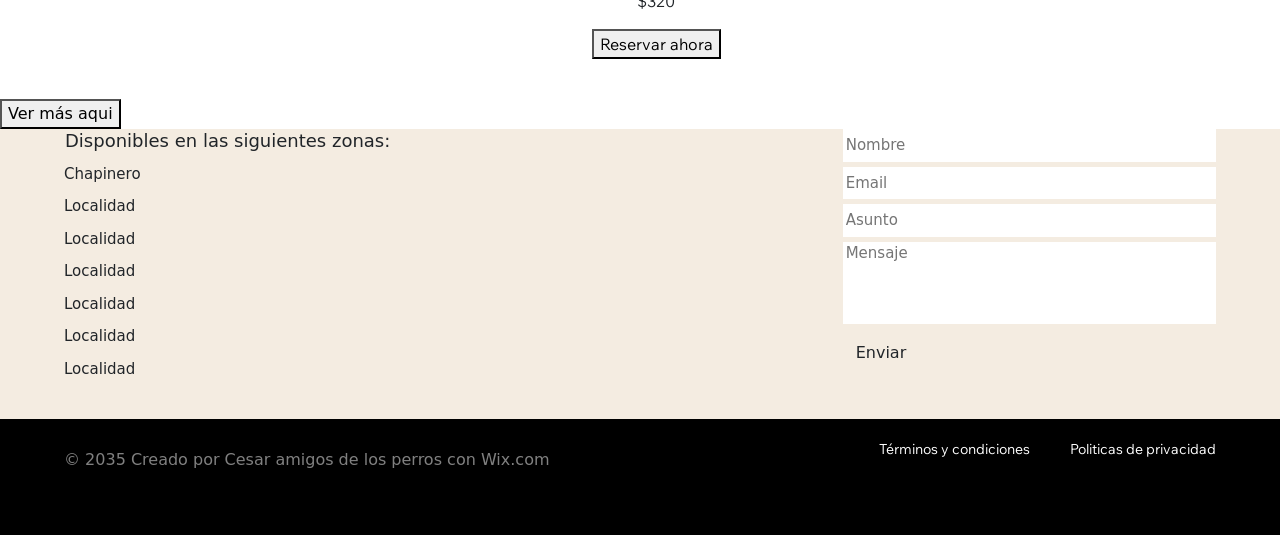
==== commit 202821df: "s" ====
--- a/index.html
+++ b/index.html
@@ -4,6 +4,9 @@
 <head>
     <meta charset="UTF-8">
     <meta name="viewport" content="width=device-width, initial-scale=1.0">
+    <title>CaminanDog</title>
+    <link rel="stylesheet" href="CSS/normalize.css">
+    <link rel="stylesheet" href="Bootstrap/css/bootstrap.min.css">
     <link rel="stylesheet" href="https://cdnjs.cloudflare.com/ajax/libs/font-awesome/6.5.2/css/all.min.css"
         integrity="sha512-SnH5WK+bZxgPHs44uWIX+LLJAJ9/2PkPKZ5QiAj6Ta86w+fsb2TkcmfRyVX3pBnMFcV7oQPJkl9QevSCWr3W6A=="
         crossorigin="anonymous" referrerpolicy="no-referrer" />
@@ -12,13 +15,10 @@
     <link href="https://fonts.googleapis.com/css2?family=Wix+Madefor+Text:ital,wght@0,400..800;1,400..800&display=swap"
         rel="stylesheet">
     <link rel="stylesheet" href="https://cdn.jsdelivr.net/npm/bootstrap-icons@1.11.3/font/bootstrap-icons.min.css">
+
     <link rel="stylesheet" href="CSS/header.css">
     <link rel="stylesheet" href="CSS/footer.css">
     <link rel="stylesheet" href="CSS/main.css">
-    <link rel="stylesheet" href="CSS/normalize.css">
-    <link rel="stylesheet" href="Bootstrap/css/bootstrap.min.css">
-
-    <title>CaminanDog</title>
 </head>
 
 <body>
@@ -31,7 +31,7 @@
                     <ul id="link_space" class="link_space">
                         <button class="cerrar_menu" id="cerrar"><i class="bi bi-x"></i></button>
                         <li class="li"><a class="link_text" href="index.html">Inicio</a></li>
-                        <li class="li"><a class="link_text" href="#main">Sobre mí</a></li>
+                        <li class="li"><a class="link_text" href="#main">Quienes somos</a></li>
                         <li class="li"><a class="link_text" href="/VISUALS/mis_servicios.html">Mis servicios</a></li>
                         <li class="li"><a class="link_text" href="#footer">Contacto</a></li>
                         <li class="li"><a class="link_entrar" href="#">Entrar <i class="fa-solid fa-user"></i></a></li>
@@ -39,51 +39,44 @@
                 </div>
             </nav>
         </section>
-        <header>
-            <section class="banner_space">
-                <div class="banner">
-                    <img class="banner_img" src="IMAGES/cutted.jpg" alt="" srcset="">
-                    <h1 class="banner_title">CaminanDog</h1>
-                    <p class="eslogan">Amigo de los perros</p>
-                    <button class="banner_btn" type="button">Vamos a pasear</button>
-                </div>
-            </section>
-        </header>
-        <main id="main">
-            <div class="container">
-                <section class="who-im">
+
+        <section class="banner_space">
+            <div class="banner">
+                <img class="banner_img" src="IMAGES/cutted.jpg" alt="" srcset="">
+                <h1 class="banner_title">CaminanDog</h1>
+                <p class="eslogan">Amigo de los perros</p>
+                <button class="banner_btn" type="button">Vamos a pasear</button>
+            </div>
+        </section>
+    </header>
+
+    <main>
+        <div class="container">
+            <section class="who-im">
+                <div class="informacion_1">
                     <div class="who">
                         <h2 class="title"> Quienes Somos </h2>
-                        <p class="paragraph"> Rumbo Perruno es una empresa dedicada al paseo canino enfocado en el
-                            corregimiento de
-                            malas conductas y adiestramiento en positivo de nuestras mascotas perrunas. Somos un grupo
-                            en constante
-                            crecimiento de paseadores y entrenadores caninos, el cual es avalado y certificado por
-                            nuestros
-                            experimentados guías caninos de la fuerza áerea, quienes a su vez capacitan de manera
-                            continua a nuestro
-                            equipo para poder brindar un mejor servicio a nuestros clientes. </p>
+                        <p class="paragraph">Somos un grupo de entrenadores y paseadores caninos en constante
+                            entrenamiento, enfocados en el corregimiento de malas conductas y adiestramiento en
+                            positivo; los cuales son capacitados, aprobados y certificados por nuestros experimentados
+                            guías caninos de la fuerza áerea para así poder brindar un mejor servicio a nuestros
+                            clientes.</p>
                     </div>
-                    <div class="grupo_perros">
-                        <img class="caninos-montana" src="/IMAGES/foto1.jpg" title="Caninos en la montaña"
+                    <div class="image1">
+                        <img class="caninos_montana" src="/IMAGES/foto1.jpg" title="Caninos en la montaña"
                             alt="Imagen de 6 perros sentados disfrutando de un día de juego en la montaña">
                     </div>
-                </section>
-
-                <section class="info_trascendencia">
+                </div>
+                <div class="informacion_2">
                     <div class="trascendencia">
                         <h3 class="title">Trascendencia</h3>
-                        <p class="paragraph">Llevamos más de 5 (cinco) años en el mercado, brindando nuestros servicios
-                            y amor por
-                            los canes. Cubriendo las necesidades de nuestros diferentes clientes, siendo la capacitación
-                            unas de las
-                            labores más buscadas por Rumbo Perruno para poder brindar el mejor servicio a nuestro
-                            público, el cual ha
-                            estado en total agradecimiento con el trato que nuestra empresa le brinda tanto a ellos como
-                            a sus
-                            mascotas, llevándonos así a un expansión y crecimiento constante.</p>
+                        <p class="paragraph">Llevamos más de 5 (cinco) años en el mercado, brindando nuestros amor por
+                            los canes. Cubriendo las necesidades de nuestros clientes, siendo la capacitación unas de
+                            las labores más buscadas por CaminanDog y así brindar el mejor servicio a nuestro público.
+                        </p>
+
                     </div>
-                    <div class="image-trascendencia">
+                    <div class="image2">
                         <img class="cocker_talado" src="/IMAGES/foto2.jpg"
                             alt="Cocker Spaniel sobre el tronco de un árbol talado con fonto de naturaleza">
                     </div>
@@ -105,6 +98,7 @@
                     </li>
                     <br>
                 </ul>
+                </div>
             </section>
             <a class="ver_mas_link" href="/VISUALS/mis_servicios.html"><button class="ver_mas" type="button">Ver más aqui</button></a>
             
@@ -164,4 +158,5 @@
         <script src="JS/header.js"></script>
 </body>
 
+
 </html>
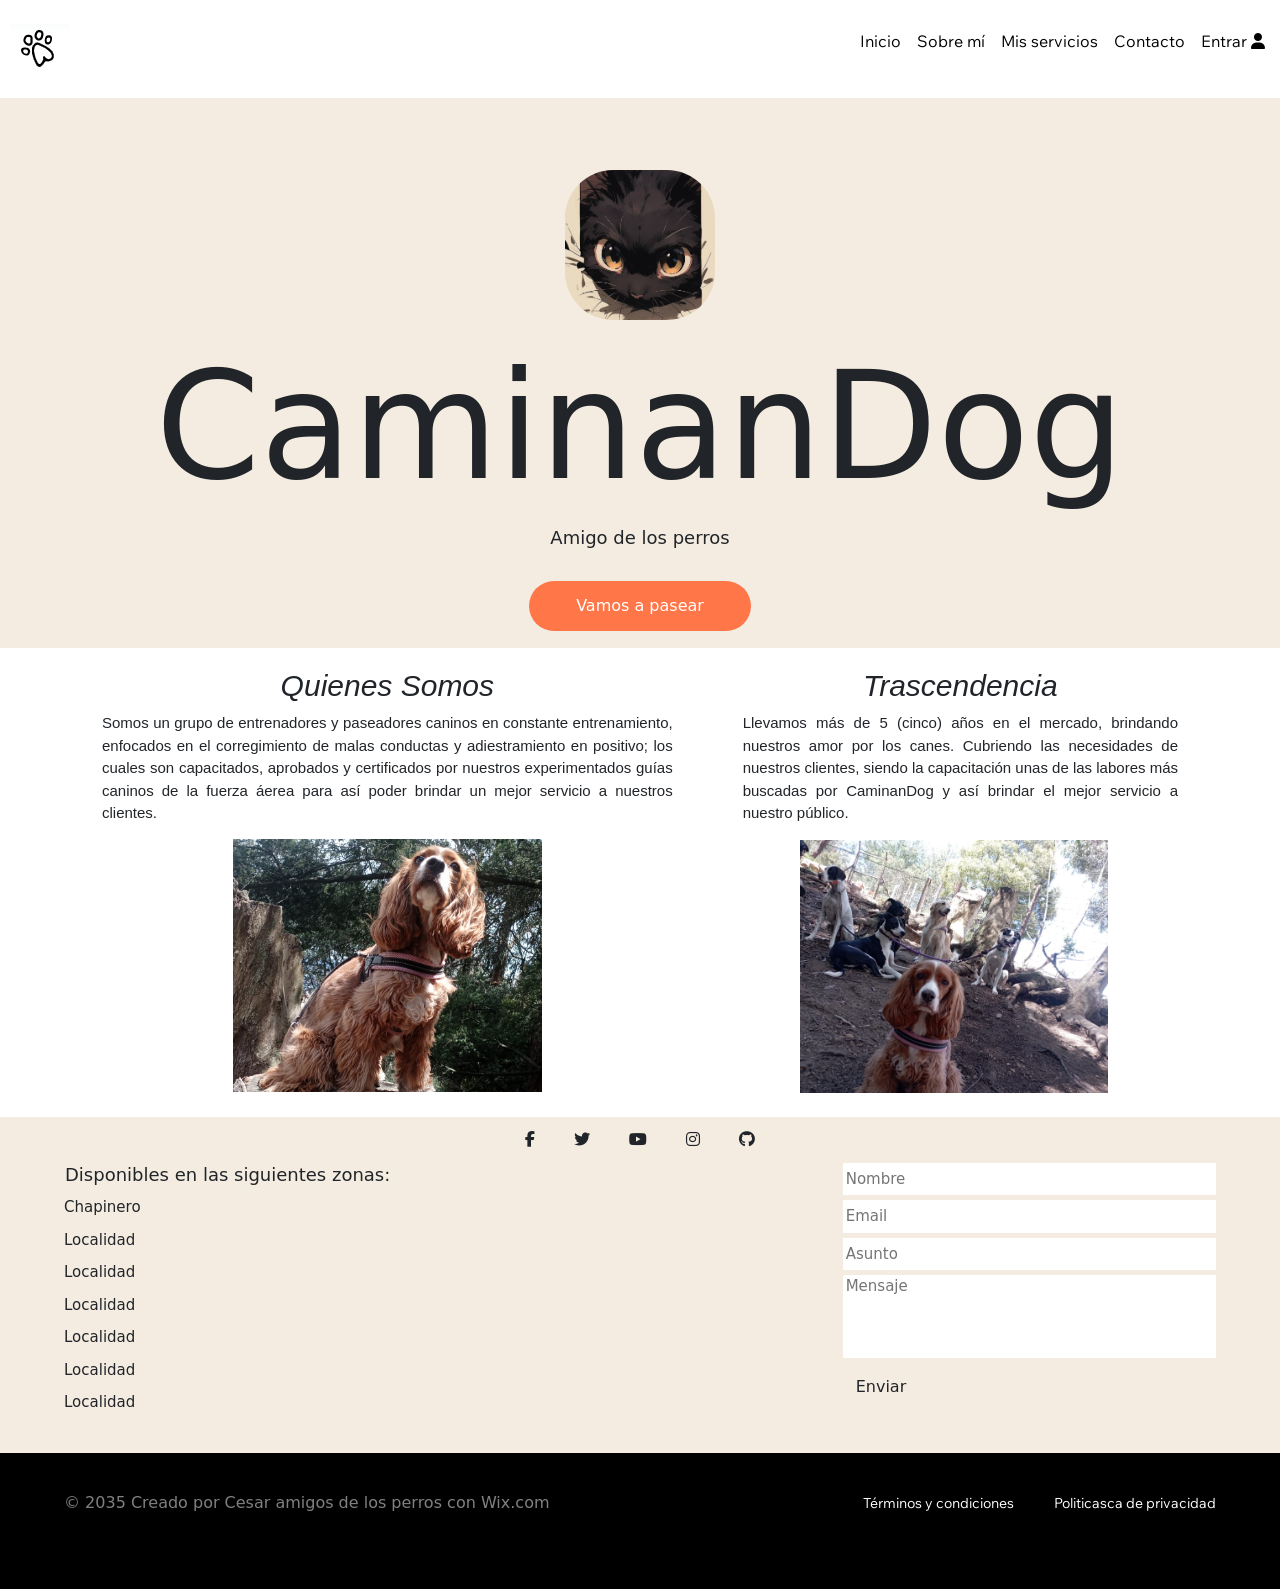
==== commit 6b29826a: "Se terminan los media queries restantes del main" ====
--- a/index.html
+++ b/index.html
@@ -4,9 +4,6 @@
 <head>
     <meta charset="UTF-8">
     <meta name="viewport" content="width=device-width, initial-scale=1.0">
-    <title>CaminanDog</title>
-    <link rel="stylesheet" href="CSS/normalize.css">
-    <link rel="stylesheet" href="Bootstrap/css/bootstrap.min.css">
     <link rel="stylesheet" href="https://cdnjs.cloudflare.com/ajax/libs/font-awesome/6.5.2/css/all.min.css"
         integrity="sha512-SnH5WK+bZxgPHs44uWIX+LLJAJ9/2PkPKZ5QiAj6Ta86w+fsb2TkcmfRyVX3pBnMFcV7oQPJkl9QevSCWr3W6A=="
         crossorigin="anonymous" referrerpolicy="no-referrer" />
@@ -15,148 +12,145 @@
     <link href="https://fonts.googleapis.com/css2?family=Wix+Madefor+Text:ital,wght@0,400..800;1,400..800&display=swap"
         rel="stylesheet">
     <link rel="stylesheet" href="https://cdn.jsdelivr.net/npm/bootstrap-icons@1.11.3/font/bootstrap-icons.min.css">
-
     <link rel="stylesheet" href="CSS/header.css">
     <link rel="stylesheet" href="CSS/footer.css">
     <link rel="stylesheet" href="CSS/main.css">
+    <link rel="stylesheet" href="CSS/normalize.css">
+    <link rel="stylesheet" href="Bootstrap/css/bootstrap.min.css">
+
+  <title>CaminanDog</title>
 </head>
 
 <body>
-    <header>
-        <section class="nav">
-            <nav class="nav_space" id="nav_space">
-                <img src="IMAGES/paw.png" alt="" srcset="" id="paw">
-                <button id="ham_menu" class="ham_menu" type="button"><i class="bi bi-list"></i></button>
-                <div class="menu_space" id="menu_space">
-                    <ul id="link_space" class="link_space">
-                        <button class="cerrar_menu" id="cerrar"><i class="bi bi-x"></i></button>
-                        <li class="li"><a class="link_text" href="index.html">Inicio</a></li>
-                        <li class="li"><a class="link_text" href="#main">Quienes somos</a></li>
-                        <li class="li"><a class="link_text" href="/VISUALS/mis_servicios.html">Mis servicios</a></li>
-                        <li class="li"><a class="link_text" href="#footer">Contacto</a></li>
-                        <li class="li"><a class="link_entrar" href="#">Entrar <i class="fa-solid fa-user"></i></a></li>
+  <header>
+    <section class="nav">
+      <nav class="nav_space" id="nav_space">
+        <img src="IMAGES/paw.png" alt="" srcset="" id="paw">
+        <button id="ham_menu" class="ham_menu" type="button"><i class="bi bi-list"></i></button>
+        <div class="menu_space" id="menu_space">
+          <ul id="link_space" class="link_space">
+            <button class="cerrar_menu" id="cerrar"><i class="bi bi-x"></i></button>
+            <li class="li"><a class="link_text" href="index.html">Inicio</a></li>
+            <li class="li"><a class="link_text" href="#">Sobre mí</a></li>
+            <li class="li"><a class="link_text" href="/VISUALS/mis_servicios.html">Mis servicios</a></li>
+            <li class="li"><a class="link_text" href="#">Contacto</a></li>
+            <li class="li"><a class="link_entrar" href="#">Entrar <i class="fa-solid fa-user"></i></a></li>
+          </ul>
+        </div>
+      </nav>
+    </section>
+
+    <section class="banner_space">
+      <div class="banner">
+        <img class="banner_img" src="IMAGES/cutted.jpg" alt="" srcset="">
+        <h1 class="banner_title">CaminanDog</h1>
+        <p class="eslogan">Amigo de los perros</p>
+        <button class="banner_btn" type="button">Vamos a pasear</button>
+      </div>
+    </section>
+  </header>
+  <main>
+    <div class="container">
+        <section class="who-im">
+            <div class="informacion_1">
+                <div class="who">
+                    <h2 class="title"> Quienes Somos </h2>
+                    <p class="paragraph">Somos un grupo de entrenadores y paseadores caninos en constante entrenamiento, enfocados en el corregimiento de malas conductas y adiestramiento en positivo; los cuales son capacitados, aprobados y certificados por nuestros experimentados guías caninos de la fuerza áerea para así poder brindar un mejor servicio a nuestros clientes.</p>
+                </div>
+                <div class="image1">
+                    <img class="caninos_montana" src="/IMAGES/foto1.jpg" title="Caninos en la montaña"
+                        alt="Imagen de 6 perros sentados disfrutando de un día de juego en la montaña">
+                </div>
+            </div>
+            <div class="informacion_2">         
+                <div class="trascendencia">
+                    <h3 class="title">Trascendencia</h3>
+                    <p class="paragraph">Llevamos más de 5 (cinco) años en el mercado, brindando nuestros amor por los canes. Cubriendo las necesidades de nuestros clientes, siendo la capacitación unas de las labores más buscadas por CaminanDog y así brindar el mejor servicio a nuestro público.</p>
+                    
+                </div>
+                <div class="image2">
+                    <img class="cocker_talado" src="/IMAGES/foto2.jpg"
+                    alt="Cocker Spaniel sobre el tronco de un árbol talado con fonto de naturaleza">
+                </div>
+            </div>
+        </section> 
+    </div>
+  </main>
+  <!-- Footer -->
+  <footer id="footer">
+        <section class="text-center">
+            <!-- Facebook -->
+            <a data-mdb-ripple-init class="btn btn-outline btn-floating m-1" href="#!" role="button"><i
+                    class="fab fa-facebook-f"></i></a>
+
+            <!-- Twitter -->
+            <a data-mdb-ripple-init class="btn btn-outline btn-floating m-1" href="#!" role="button"><i
+                    class="fab fa-twitter"></i></a>
+
+            <!-- YouTube -->
+            <a data-mdb-ripple-init class="btn btn-outline btn-floating m-1" href="#!" role="button"><i
+                    class="fab fa-youtube"></i></a>
+
+            <!-- Instagram -->
+            <a data-mdb-ripple-init class="btn btn-outline btn-floating m-1" href="#!" role="button"><i
+                    class="fab fa-instagram"></i></a>
+
+
+            <!-- Github -->
+            <a data-mdb-ripple-init class="btn btn-outline btn-floating m-1" href="#!" role="button"><i
+                    class="fab fa-github"></i></a>
+        </section>
+        <section class="pre-footer contenedor">
+            <div class="widget zonas">
+                <h6 class="disponibles">
+                    Disponibles en las siguientes zonas:
+                </h6>
+                <div class="localidades">
+                    <p class="localidad">Chapinero</p>
+                    <p class="localidad">Localidad</p>
+                    <p class="localidad">Localidad</p>
+                    <p class="localidad">Localidad</p>
+                    <p class="localidad">Localidad</p>
+                    <p class="localidad">Localidad</p>
+                    <p class="localidad">Localidad</p>
+                </div>
+            </div>
+            <div class="widget mapa">
+                <iframe class="iframe-mapa"
+                    src="https://www.google.com/maps/embed?pb=!1m18!1m12!1m3!1d254508.39472074134!2d-74.27262552044823!3d4.648620643934393!2m3!1f0!2f0!3f0!3m2!1i1024!2i768!4f13.1!3m3!1m2!1s0x8e3f9bfd2da6cb29%3A0x239d635520a33914!2zQm9nb3TDoQ!5e0!3m2!1ses-419!2sco!4v1712441103200!5m2!1ses-419!2sco"
+                    allowfullscreen="" loading="lazy" referrerpolicy="no-referrer-when-downgrade">
+                </iframe>
+            </div>
+            <div class="widget formulario">
+                <form action="" class="form-footer">
+                    <input class="form name" type="text" name="form-footer" placeholder="Nombre" required>
+                    <input class="form email" type="email" name="form-footer" placeholder="Email" required>
+                    <input class="form asunto" type="text" name="form-footer" placeholder="Asunto" required>
+                    <input class="form mensaje" type="text" name="form-footer" placeholder="Mensaje" required>
+                    <button class="btn btn-enviar">Enviar</button>
+                </form>
+            </div>
+            </div>
+        </section>
+        <section class="footer">
+            <div class="contenedor copy-ter-condiciones">
+                <div class="copyright">© 2035 Creado por Cesar amigos de los perros con Wix.com</div>
+                <div class="ter-condiciones">
+                    <ul class="menu-ter-condiciones">
+                        <li class="l-ter-condiciones">
+                            <a class="condiciones" href="#">Términos y condiciones</a>
+                        </li>
+                        <li class="l-ter-condiciones">
+                            <a class="condiciones" href="#">Politicasca de privacidad</a>
+                        </li>
                     </ul>
                 </div>
-            </nav>
+            </div>
+
         </section>
-
-        <section class="banner_space">
-            <div class="banner">
-                <img class="banner_img" src="IMAGES/cutted.jpg" alt="" srcset="">
-                <h1 class="banner_title">CaminanDog</h1>
-                <p class="eslogan">Amigo de los perros</p>
-                <button class="banner_btn" type="button">Vamos a pasear</button>
-            </div>
-        </section>
-    </header>
-
-    <main>
-        <div class="container">
-            <section class="who-im">
-                <div class="informacion_1">
-                    <div class="who">
-                        <h2 class="title"> Quienes Somos </h2>
-                        <p class="paragraph">Somos un grupo de entrenadores y paseadores caninos en constante
-                            entrenamiento, enfocados en el corregimiento de malas conductas y adiestramiento en
-                            positivo; los cuales son capacitados, aprobados y certificados por nuestros experimentados
-                            guías caninos de la fuerza áerea para así poder brindar un mejor servicio a nuestros
-                            clientes.</p>
-                    </div>
-                    <div class="image1">
-                        <img class="caninos_montana" src="/IMAGES/foto1.jpg" title="Caninos en la montaña"
-                            alt="Imagen de 6 perros sentados disfrutando de un día de juego en la montaña">
-                    </div>
-                </div>
-                <div class="informacion_2">
-                    <div class="trascendencia">
-                        <h3 class="title">Trascendencia</h3>
-                        <p class="paragraph">Llevamos más de 5 (cinco) años en el mercado, brindando nuestros amor por
-                            los canes. Cubriendo las necesidades de nuestros clientes, siendo la capacitación unas de
-                            las labores más buscadas por CaminanDog y así brindar el mejor servicio a nuestro público.
-                        </p>
-
-                    </div>
-                    <div class="image2">
-                        <img class="cocker_talado" src="/IMAGES/foto2.jpg"
-                            alt="Cocker Spaniel sobre el tronco de un árbol talado con fonto de naturaleza">
-                    </div>
-                </section>
-            </div>
-            <h3 class="paseo_title">RESERVA UN PASEO</h3>
-            <section class="paseo_main">
-                <ul class="paseo_space">
-                    <li><img class="paseo_img" src="IMAGES/servicio_1.webp" alt="" srcset=""></li>
-                    <li class="paseo_info">
-                        <center>
-                            <h3>Paseo Mediodía</h3>
-                            <p class="eslogan_paseo">Lorem ipsum dolor sit amet consectetur adipisicing elit. Atque, ipsum.</p>
-                            <hr>
-                            <p>30 min</p>
-                            <p>$320</p>
-                            <button class="btn_reservar" type="button">Reservar ahora</button>
-                        </center>
-                    </li>
-                    <br>
-                </ul>
-                </div>
-            </section>
-            <a class="ver_mas_link" href="/VISUALS/mis_servicios.html"><button class="ver_mas" type="button">Ver más aqui</button></a>
-            
-        </main>
-        <!-- Footer -->
-        <footer id="footer">
-            <section class="pre-footer contenedor">
-                <div class="widget zonas">
-                    <h6 class="disponibles">
-                        Disponibles en las siguientes zonas:
-                    </h6>
-                    <div class="localidades">
-                        <p class="localidad">Chapinero</p>
-                        <p class="localidad">Localidad</p>
-                        <p class="localidad">Localidad</p>
-                        <p class="localidad">Localidad</p>
-                        <p class="localidad">Localidad</p>
-                        <p class="localidad">Localidad</p>
-                        <p class="localidad">Localidad</p>
-                    </div>
-                </div>
-                <div class="widget mapa">
-                    <iframe class="iframe-mapa"
-                        src="https://www.google.com/maps/embed?pb=!1m18!1m12!1m3!1d254508.39472074134!2d-74.27262552044823!3d4.648620643934393!2m3!1f0!2f0!3f0!3m2!1i1024!2i768!4f13.1!3m3!1m2!1s0x8e3f9bfd2da6cb29%3A0x239d635520a33914!2zQm9nb3TDoQ!5e0!3m2!1ses-419!2sco!4v1712441103200!5m2!1ses-419!2sco"
-                        allowfullscreen="" loading="lazy" referrerpolicy="no-referrer-when-downgrade">
-                    </iframe>
-                </div>
-                <div class="widget formulario">
-                    <form action="" class="form-footer">
-                        <input class="form name" type="text" name="form-footer" placeholder="Nombre" required>
-                        <input class="form email" type="email" name="form-footer" placeholder="Email" required>
-                        <input class="form asunto" type="text" name="form-footer" placeholder="Asunto" required>
-                        <input class="form mensaje" type="text" name="form-footer" placeholder="Mensaje" required>
-                        <button class="btn btn-enviar">Enviar</button>
-                    </form>
-                </div>
-                </div>
-            </section>
-            <section class="footer">
-                <div class="contenedor copy-ter-condiciones">
-                    <div class="copyright">© 2035 Creado por Cesar amigos de los perros con Wix.com</div>
-                    <div class="ter-condiciones">
-                        <ul class="menu-ter-condiciones">
-                            <li>
-                                <a href="#">Términos y condiciones</a>
-                            </li>
-                            <li>
-                                <a href="#">Politicas de privacidad</a>
-                            </li>
-                        </ul>
-                    </div>
-                </div>
-
-            </section>
-        </footer>
-        <script src="Bootstrap/js/bootstrap.js"></script>
-        <script src="JS/header.js"></script>
+  </footer>
+  <script src="Bootstrap/js/bootstrap.js"></script>
+  <script src="JS/header.js"></script>
 </body>
 
-
 </html>
--- a/CSS/main.css
+++ b/CSS/main.css
@@ -1,240 +1,9 @@
-/* body {
-    padding: 0;
-    box-sizing: border-box;
-    font-size: 1rem;
-
-} */
-/* normalizar */
-/* .informacion_1 {
-    display: flex;
-    flex-direction: column;
-    align-items: center;
-    margin: 20px;
-
-}
-
-.who {
-    text-align: center;
-}
-
-.caninos-montana {
-    width: 230px;
-}
-
-.informacion_2 {
-    display: flex;
-    align-items: center;
-    flex-direction: column;
-    margin: 20px;
-
-}
-
-.trascendencia {
-    text-align: center;
-}
-
-.cocker_talado {
-    width: 261px;
-    height: 198px;
-    object-fit: contain;
-
-}
-
-.title {
-    font-family: "Amatic SC", sans-serif;
-    font-size: 30px;
-    font-style: italic;
-    font-weight: unset;
-    text-align: center;
-
-}
-
-.paragraph {
-    font-size: 15px;
-    font-family: "Amatic SC", sans-serif;
-    text-align: left;
-
-    text-align: justify;
-    
-}
-
-
- 
-@media  (min-width: 567px){
-    .container{
-        /* width: calc(567px - 30px); */
-        /* margin:  auto 20px;
-    }
-
-    .informacion_1 {
-        display: flex;
-        flex-direction: row;
-        gap: 20px;
-    }
-
-    .paseo_space{
-        justify-content: center;
-        align-items: center;
-    }
-
-    .paseo_img,
-    .paseo_info {
-        width: 400px;
-        height: 185px;
-    }
-
-    img.cocker_talado {
-        width: 255px;
-        height: 204px; */
-        /* margin-top: 27px; */
-    /* }
-}
-
-
-@media (min-width: 768px) {
-    
-    .container {
-        width: calc(768px - 30px);
-        margin: auto 20px;
-        margin:  auto 20px;
-     }
-
-     section.who-im {
-        display: flex;
-        flex-direction: row;
-        gap: 30px;
-        align-items: baseline;
-    }
-    .who {
-        text-align: center;
-        margin-top: -100px;
-    }
-    .informacion_1 {
-        flex-direction: column;
-    }
-
-    .grupo_perros {
-        display: flex;
-    }
-    .informacion_2 {
-        flex-direction: column;
-    }
-
-    img.caninos_montana {
-        width: 343px;
-        height: 274px;
-        object-position: 0px -101px;
-        object-fit: cover;
-        margin: -22px 0px 5px 1px;
-    }
-
-    img.cocker_talado {
-        margin: -21px -12px;
-        width: 258px;
-        height: 273px;
-        object-fit: cover;
-        object-position: -28px 0px;
-    }
-
-} */
-
 body {
     padding: 0;
     box-sizing: border-box;
     font-size:1rem;
     
 }
-
-/* /* background-size: 50vw;
-    opacity: 0.6;
-   
-    
-    /* color: #20303c; */  
-    /* font-family: Madefor, Helvetica Neue, Helvetica, Arial, メイリオ, meiryo, ヒラギノ角ゴ pro w3, hiragino kaku gothic pro, sans-serif; */
-    /* font-size: 16px;
-    font-weight: 400; */
-    /* height: 100%; */
-    /* line-height: 1.5; */
-    /* margin: 0;
-    padding: 0;
-    width: 100%;
-*/
-/* body { 
-    background-color: #f9fafa;
-    background-image: url(../images/background2.png); 
-    background-position: center;
-    background-repeat: repeat-y;
-    background-size: 40vw 100vh;
-    background-position-y: center;
-    
-    } */
-/* .who-im {
-       
-    display: flex;
-    flex-direction: row;
-    justify-content: center;
-    align-items: center;
-   
-} */
-
-/* .who {
-   text-align: center;
-   margin-left: 100px;
-   margin-right: 50px;
-} */
-
-/* .caninos-montaña {
-    width: 400px;
-    height: 400px;
-    object-fit: cover;
-    padding-left: 100px;
-    margin: 50px 150px 50px 60px;
-} */
-
-/* .info_trascendencia { 
-    
-    display: flex;
-    justify-content: space-evenly;
-    flex-direction: row-reverse;
-    align-items: center;
-    
-} */
-
-/* .trascendencia { 
-    text-align: center;
-    margin-right: 100px;
-}
-
-.cocker_talado{
-    width: 500px;
-    height: 500px;
-    object-fit: contain;
-    
-} */
-
-/* @media screen and (min-width: 567px) {
-    .container{
-        width: calc(567px - 20px);
-    }
-    
-    .container {
-        display: flex;  
-        flex-direction: column;
-        text-align: left;
-    
-    }
-
-    .who-im {
-        flex-direction: column;
-    }
-
-    .info_trascendencia{
-        flex-direction: column;
-    }
-} */
-/* .container {
-    margin: 20px;
-} */
 
 .informacion_1 {
     display: flex;
@@ -289,10 +58,7 @@
     
 }
 
-/* 
 
- */
- 
 @media  (min-width: 567px){
     .container{
         /* width: calc(567px - 30px); */
@@ -364,7 +130,28 @@
 
 }
 
+@media (min-width: 992px) {
+    
+    .who {
+        text-align: center;
+        margin: 0px 0px 22px 0px;
+    }
+
+    img.caninos_montana {
+        width: 309px;
+        height: 253px;
+    }
+
+    img.cocker_talado {
+        width: 321px;
+        height: 253px;
+    }
+}
+
+@media (min-width: 1200px) {
+    .who {
+        margin: 0px;
+    }
+}
 
 
-
-
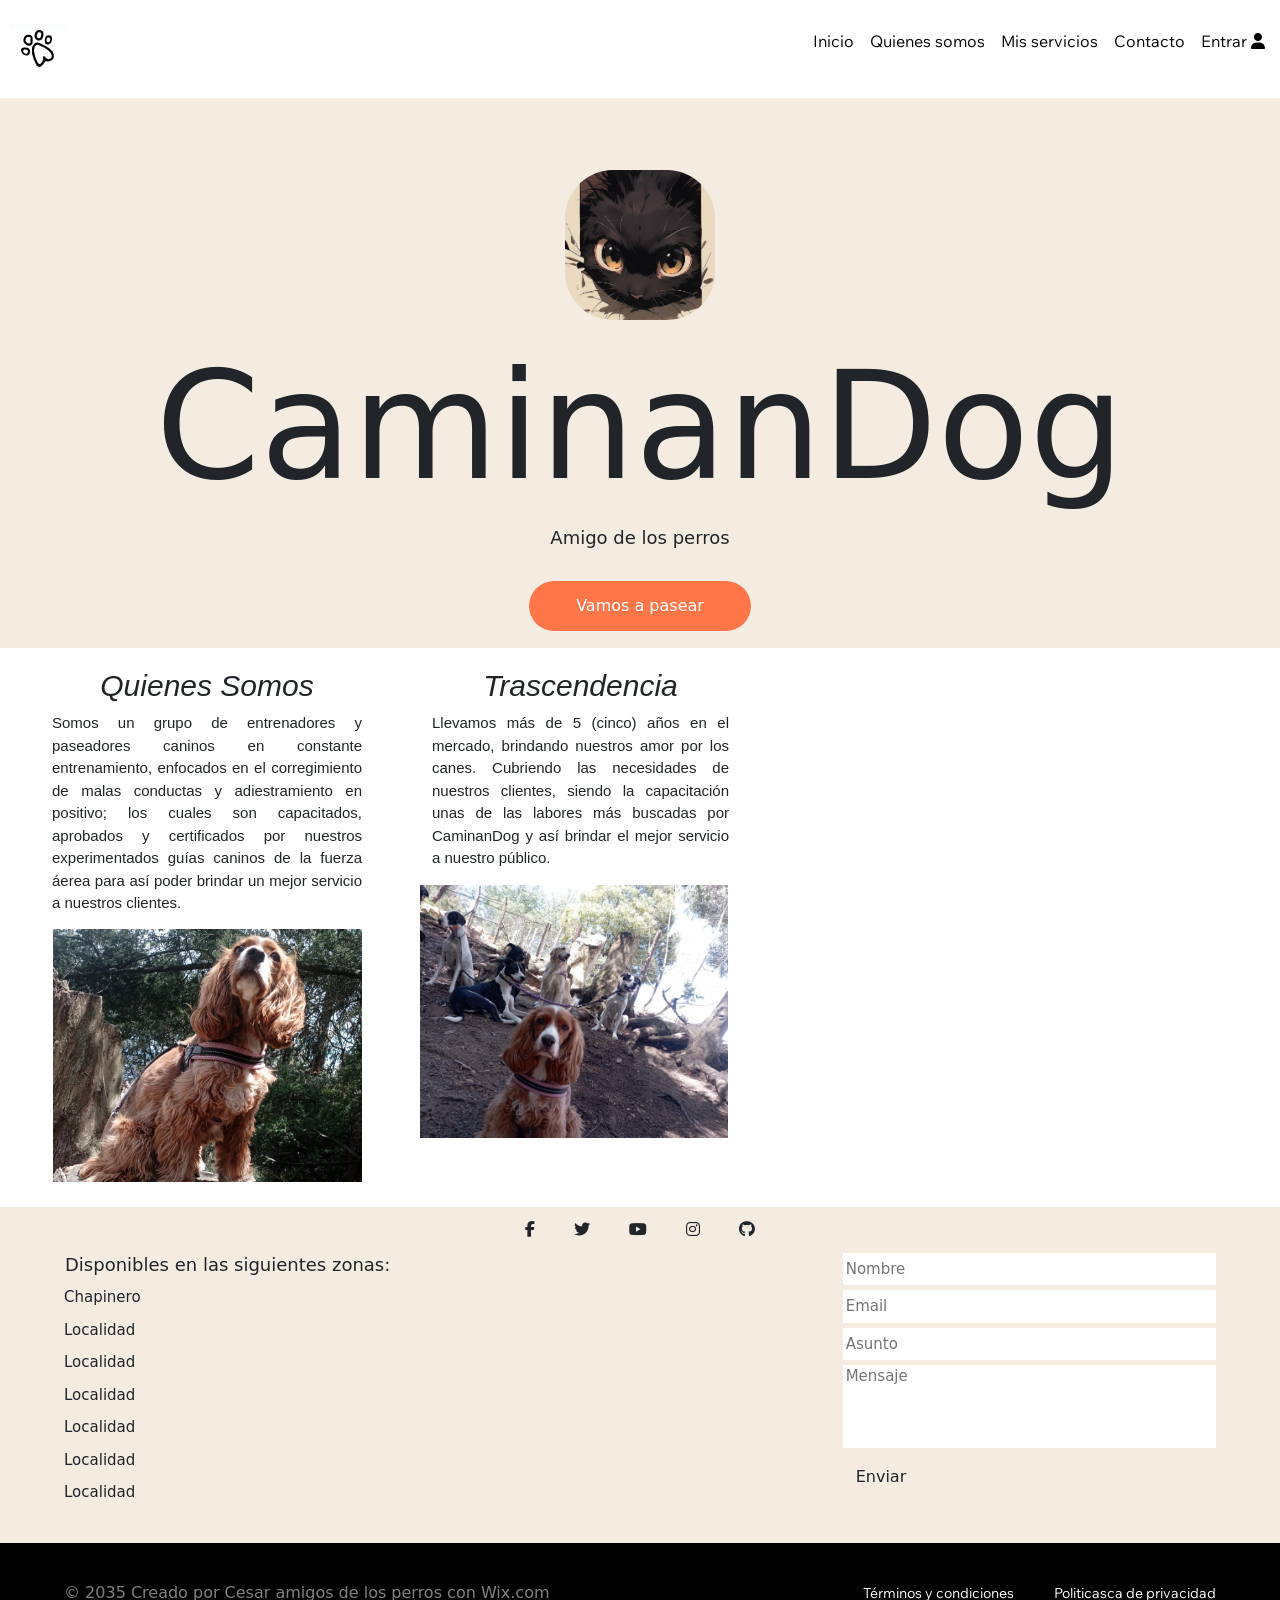
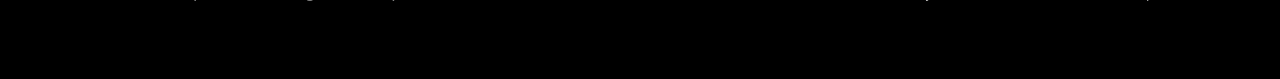
==== commit c8ce8661: "se hace pull de los nuevos cambios" ====
--- a/index.html
+++ b/index.html
@@ -4,6 +4,9 @@
 <head>
     <meta charset="UTF-8">
     <meta name="viewport" content="width=device-width, initial-scale=1.0">
+    <title>CaminanDog</title>
+    <link rel="stylesheet" href="CSS/normalize.css">
+    <link rel="stylesheet" href="Bootstrap/css/bootstrap.min.css">
     <link rel="stylesheet" href="https://cdnjs.cloudflare.com/ajax/libs/font-awesome/6.5.2/css/all.min.css"
         integrity="sha512-SnH5WK+bZxgPHs44uWIX+LLJAJ9/2PkPKZ5QiAj6Ta86w+fsb2TkcmfRyVX3pBnMFcV7oQPJkl9QevSCWr3W6A=="
         crossorigin="anonymous" referrerpolicy="no-referrer" />
@@ -12,33 +15,30 @@
     <link href="https://fonts.googleapis.com/css2?family=Wix+Madefor+Text:ital,wght@0,400..800;1,400..800&display=swap"
         rel="stylesheet">
     <link rel="stylesheet" href="https://cdn.jsdelivr.net/npm/bootstrap-icons@1.11.3/font/bootstrap-icons.min.css">
+
     <link rel="stylesheet" href="CSS/header.css">
     <link rel="stylesheet" href="CSS/footer.css">
     <link rel="stylesheet" href="CSS/main.css">
-    <link rel="stylesheet" href="CSS/normalize.css">
-    <link rel="stylesheet" href="Bootstrap/css/bootstrap.min.css">
-
-  <title>CaminanDog</title>
 </head>
 
 <body>
-  <header>
-    <section class="nav">
-      <nav class="nav_space" id="nav_space">
-        <img src="IMAGES/paw.png" alt="" srcset="" id="paw">
-        <button id="ham_menu" class="ham_menu" type="button"><i class="bi bi-list"></i></button>
-        <div class="menu_space" id="menu_space">
-          <ul id="link_space" class="link_space">
-            <button class="cerrar_menu" id="cerrar"><i class="bi bi-x"></i></button>
-            <li class="li"><a class="link_text" href="index.html">Inicio</a></li>
-            <li class="li"><a class="link_text" href="#">Sobre mí</a></li>
-            <li class="li"><a class="link_text" href="/VISUALS/mis_servicios.html">Mis servicios</a></li>
-            <li class="li"><a class="link_text" href="#">Contacto</a></li>
-            <li class="li"><a class="link_entrar" href="#">Entrar <i class="fa-solid fa-user"></i></a></li>
-          </ul>
-        </div>
-      </nav>
-    </section>
+    <header>
+        <section class="nav">
+            <nav class="nav_space" id="nav_space">
+                <img src="IMAGES/paw.png" alt="" srcset="" id="paw">
+                <button id="ham_menu" class="ham_menu" type="button"><i class="bi bi-list"></i></button>
+                <div class="menu_space" id="menu_space">
+                    <ul id="link_space" class="link_space">
+                        <button class="cerrar_menu" id="cerrar"><i class="bi bi-x"></i></button>
+                        <li class="li"><a class="link_text" href="index.html">Inicio</a></li>
+                        <li class="li"><a class="link_text" href="#main">Quienes somos</a></li>
+                        <li class="li"><a class="link_text" href="/VISUALS/mis_servicios.html">Mis servicios</a></li>
+                        <li class="li"><a class="link_text" href="#footer">Contacto</a></li>
+                        <li class="li"><a class="link_entrar" href="#">Entrar <i class="fa-solid fa-user"></i></a></li>
+                    </ul>
+                </div>
+            </nav>
+        </section>
 
     <section class="banner_space">
       <div class="banner">
@@ -77,75 +77,75 @@
     </div>
   </main>
   <!-- Footer -->
-  <footer id="footer">
-        <section class="text-center">
-            <!-- Facebook -->
-            <a data-mdb-ripple-init class="btn btn-outline btn-floating m-1" href="#!" role="button"><i
-                    class="fab fa-facebook-f"></i></a>
+<footer id="footer">
+    <section class="text-center">
+        <!-- Facebook -->
+        <a data-mdb-ripple-init class="btn btn-outline btn-floating m-1" href="#!" role="button"><i
+                class="fab fa-facebook-f"></i></a>
 
-            <!-- Twitter -->
-            <a data-mdb-ripple-init class="btn btn-outline btn-floating m-1" href="#!" role="button"><i
-                    class="fab fa-twitter"></i></a>
+        <!-- Twitter -->
+        <a data-mdb-ripple-init class="btn btn-outline btn-floating m-1" href="#!" role="button"><i
+                class="fab fa-twitter"></i></a>
 
-            <!-- YouTube -->
-            <a data-mdb-ripple-init class="btn btn-outline btn-floating m-1" href="#!" role="button"><i
-                    class="fab fa-youtube"></i></a>
+        <!-- YouTube -->
+        <a data-mdb-ripple-init class="btn btn-outline btn-floating m-1" href="#!" role="button"><i
+                class="fab fa-youtube"></i></a>
 
-            <!-- Instagram -->
-            <a data-mdb-ripple-init class="btn btn-outline btn-floating m-1" href="#!" role="button"><i
-                    class="fab fa-instagram"></i></a>
+        <!-- Instagram -->
+        <a data-mdb-ripple-init class="btn btn-outline btn-floating m-1" href="#!" role="button"><i
+                class="fab fa-instagram"></i></a>
 
 
-            <!-- Github -->
-            <a data-mdb-ripple-init class="btn btn-outline btn-floating m-1" href="#!" role="button"><i
-                    class="fab fa-github"></i></a>
-        </section>
-        <section class="pre-footer contenedor">
-            <div class="widget zonas">
-                <h6 class="disponibles">
-                    Disponibles en las siguientes zonas:
-                </h6>
-                <div class="localidades">
-                    <p class="localidad">Chapinero</p>
-                    <p class="localidad">Localidad</p>
-                    <p class="localidad">Localidad</p>
-                    <p class="localidad">Localidad</p>
-                    <p class="localidad">Localidad</p>
-                    <p class="localidad">Localidad</p>
-                    <p class="localidad">Localidad</p>
-                </div>
+        <!-- Github -->
+        <a data-mdb-ripple-init class="btn btn-outline btn-floating m-1" href="#!" role="button"><i
+                class="fab fa-github"></i></a>
+    </section>
+    <section class="pre-footer contenedor">
+        <div class="widget zonas">
+            <h6 class="disponibles">
+                Disponibles en las siguientes zonas:
+            </h6>
+            <div class="localidades">
+                <p class="localidad">Chapinero</p>
+                <p class="localidad">Localidad</p>
+                <p class="localidad">Localidad</p>
+                <p class="localidad">Localidad</p>
+                <p class="localidad">Localidad</p>
+                <p class="localidad">Localidad</p>
+                <p class="localidad">Localidad</p>
             </div>
-            <div class="widget mapa">
-                <iframe class="iframe-mapa"
-                    src="https://www.google.com/maps/embed?pb=!1m18!1m12!1m3!1d254508.39472074134!2d-74.27262552044823!3d4.648620643934393!2m3!1f0!2f0!3f0!3m2!1i1024!2i768!4f13.1!3m3!1m2!1s0x8e3f9bfd2da6cb29%3A0x239d635520a33914!2zQm9nb3TDoQ!5e0!3m2!1ses-419!2sco!4v1712441103200!5m2!1ses-419!2sco"
-                    allowfullscreen="" loading="lazy" referrerpolicy="no-referrer-when-downgrade">
-                </iframe>
+        </div>
+        <div class="widget mapa">
+            <iframe class="iframe-mapa"
+                src="https://www.google.com/maps/embed?pb=!1m18!1m12!1m3!1d254508.39472074134!2d-74.27262552044823!3d4.648620643934393!2m3!1f0!2f0!3f0!3m2!1i1024!2i768!4f13.1!3m3!1m2!1s0x8e3f9bfd2da6cb29%3A0x239d635520a33914!2zQm9nb3TDoQ!5e0!3m2!1ses-419!2sco!4v1712441103200!5m2!1ses-419!2sco"
+                allowfullscreen="" loading="lazy" referrerpolicy="no-referrer-when-downgrade">
+            </iframe>
+        </div>
+        <div class="widget formulario">
+            <form action="" class="form-footer">
+                <input class="form name" type="text" name="form-footer" placeholder="Nombre" required>
+                <input class="form email" type="email" name="form-footer" placeholder="Email" required>
+                <input class="form asunto" type="text" name="form-footer" placeholder="Asunto" required>
+                <input class="form mensaje" type="text" name="form-footer" placeholder="Mensaje" required>
+                <button class="btn btn-enviar">Enviar</button>
+            </form>
+        </div>
+        </div>
+    </section>
+    <section class="footer">
+        <div class="contenedor copy-ter-condiciones">
+            <div class="copyright">© 2035 Creado por Cesar amigos de los perros con Wix.com</div>
+            <div class="ter-condiciones">
+                <ul class="menu-ter-condiciones">
+                    <li class="l-ter-condiciones">
+                        <a class="condiciones" href="#">Términos y condiciones</a>
+                    </li>
+                    <li class="l-ter-condiciones">
+                        <a class="condiciones" href="#">Politicasca de privacidad</a>
+                    </li>
+                </ul>
             </div>
-            <div class="widget formulario">
-                <form action="" class="form-footer">
-                    <input class="form name" type="text" name="form-footer" placeholder="Nombre" required>
-                    <input class="form email" type="email" name="form-footer" placeholder="Email" required>
-                    <input class="form asunto" type="text" name="form-footer" placeholder="Asunto" required>
-                    <input class="form mensaje" type="text" name="form-footer" placeholder="Mensaje" required>
-                    <button class="btn btn-enviar">Enviar</button>
-                </form>
-            </div>
-            </div>
-        </section>
-        <section class="footer">
-            <div class="contenedor copy-ter-condiciones">
-                <div class="copyright">© 2035 Creado por Cesar amigos de los perros con Wix.com</div>
-                <div class="ter-condiciones">
-                    <ul class="menu-ter-condiciones">
-                        <li class="l-ter-condiciones">
-                            <a class="condiciones" href="#">Términos y condiciones</a>
-                        </li>
-                        <li class="l-ter-condiciones">
-                            <a class="condiciones" href="#">Politicasca de privacidad</a>
-                        </li>
-                    </ul>
-                </div>
-            </div>
+        </div>
 
         </section>
   </footer>
@@ -153,4 +153,5 @@
   <script src="JS/header.js"></script>
 </body>
 
+
 </html>
--- a/CSS/main.css
+++ b/CSS/main.css
@@ -1,3 +1,143 @@
+/* body {
+    padding: 0;
+    box-sizing: border-box;
+    font-size: 1rem;
+
+} */
+/* normalizar */
+/* .informacion_1 {
+    display: flex;
+    flex-direction: column;
+    align-items: center;
+    margin: 20px;
+
+}
+
+.who {
+    text-align: center;
+}
+
+.caninos-montana {
+    width: 230px;
+}
+
+.informacion_2 {
+    display: flex;
+    align-items: center;
+    flex-direction: column;
+    margin: 20px;
+
+}
+
+.trascendencia {
+    text-align: center;
+}
+
+.cocker_talado {
+    width: 261px;
+    height: 198px;
+    object-fit: contain;
+
+}
+
+.title {
+    font-family: "Amatic SC", sans-serif;
+    font-size: 30px;
+    font-style: italic;
+    font-weight: unset;
+    text-align: center;
+
+}
+
+.paragraph {
+    font-size: 15px;
+    font-family: "Amatic SC", sans-serif;
+    text-align: left;
+
+    text-align: justify;
+    
+}
+
+
+ 
+@media  (min-width: 567px){
+    .container{
+        /* width: calc(567px - 30px); */
+        /* margin:  auto 20px;
+    }
+
+    .informacion_1 {
+        display: flex;
+        flex-direction: row;
+        gap: 20px;
+    }
+
+    .paseo_space{
+        justify-content: center;
+        align-items: center;
+    }
+
+    .paseo_img,
+    .paseo_info {
+        width: 400px;
+        height: 185px;
+    }
+
+    img.cocker_talado {
+        width: 255px;
+        height: 204px; */
+        /* margin-top: 27px; */
+    /* }
+}
+
+
+@media (min-width: 768px) {
+    
+    .container {
+        width: calc(768px - 30px);
+        margin: auto 20px;
+        margin:  auto 20px;
+     }
+
+     section.who-im {
+        display: flex;
+        flex-direction: row;
+        gap: 30px;
+        align-items: baseline;
+    }
+    .who {
+        text-align: center;
+        margin-top: -100px;
+    }
+    .informacion_1 {
+        flex-direction: column;
+    }
+
+    .grupo_perros {
+        display: flex;
+    }
+    .informacion_2 {
+        flex-direction: column;
+    }
+
+    img.caninos_montana {
+        width: 343px;
+        height: 274px;
+        object-position: 0px -101px;
+        object-fit: cover;
+        margin: -22px 0px 5px 1px;
+    }
+
+    img.cocker_talado {
+        margin: -21px -12px;
+        width: 258px;
+        height: 273px;
+        object-fit: cover;
+        object-position: -28px 0px;
+    }
+
+} */
+
 body {
     padding: 0;
     box-sizing: border-box;
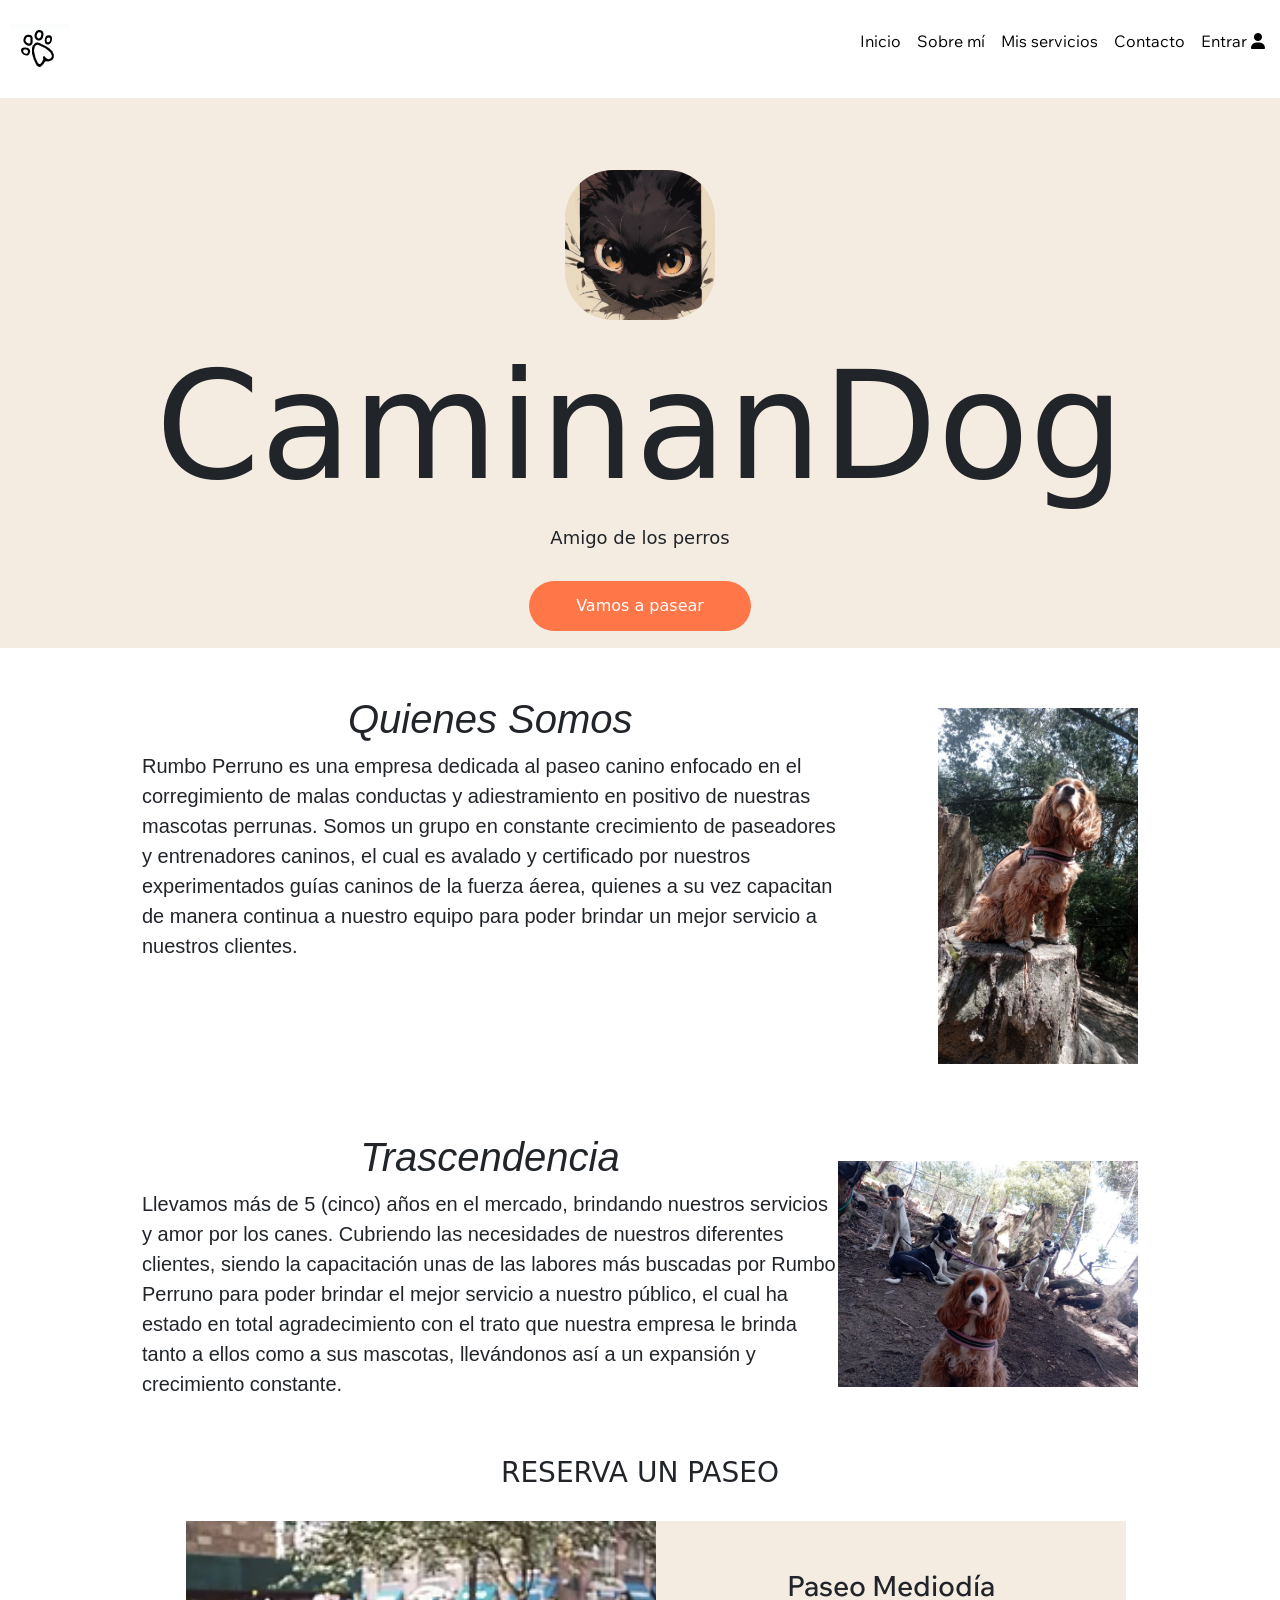
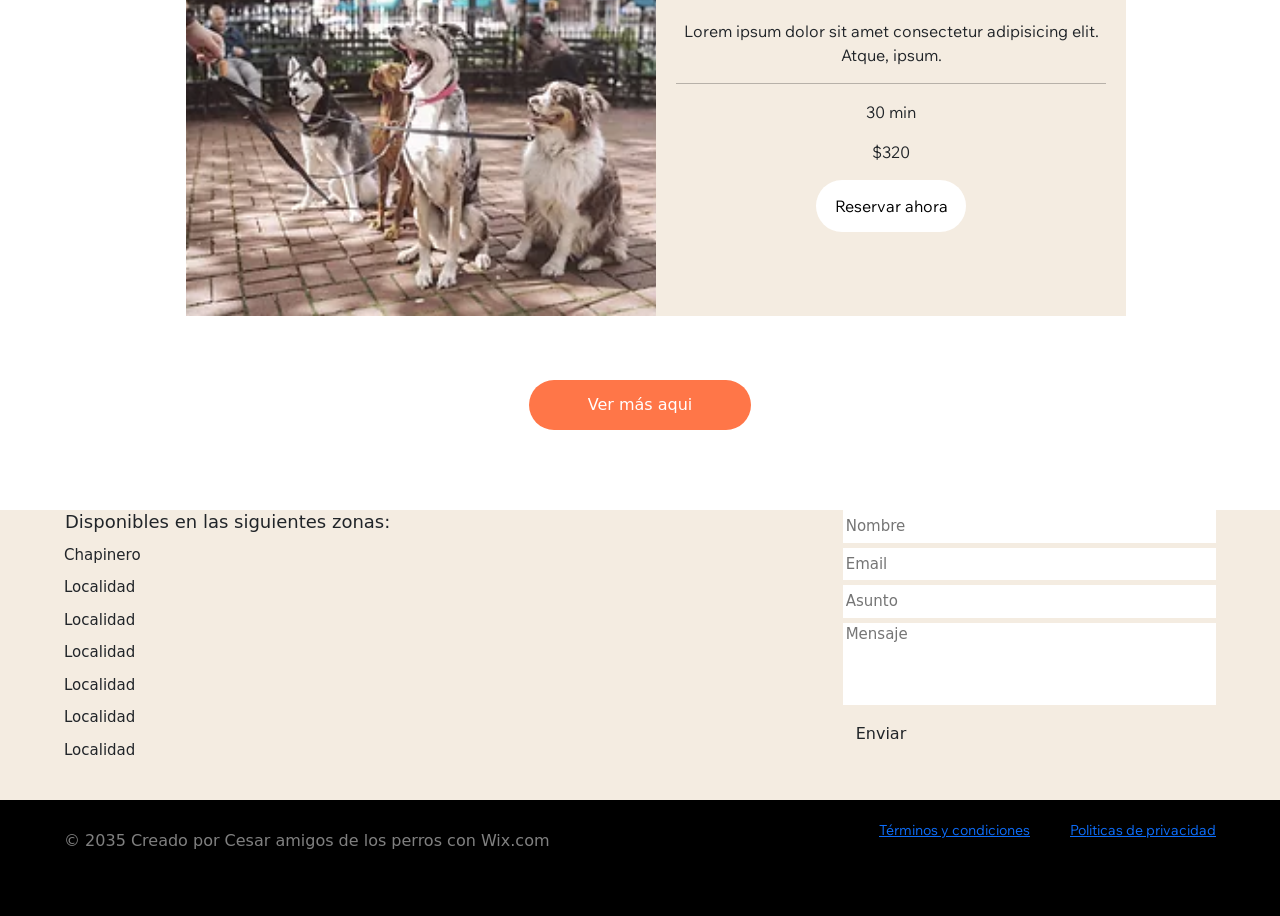
==== commit bb982611: "asdsa" ====
--- a/index.html
+++ b/index.html
@@ -4,9 +4,6 @@
 <head>
     <meta charset="UTF-8">
     <meta name="viewport" content="width=device-width, initial-scale=1.0">
-    <title>CaminanDog</title>
-    <link rel="stylesheet" href="CSS/normalize.css">
-    <link rel="stylesheet" href="Bootstrap/css/bootstrap.min.css">
     <link rel="stylesheet" href="https://cdnjs.cloudflare.com/ajax/libs/font-awesome/6.5.2/css/all.min.css"
         integrity="sha512-SnH5WK+bZxgPHs44uWIX+LLJAJ9/2PkPKZ5QiAj6Ta86w+fsb2TkcmfRyVX3pBnMFcV7oQPJkl9QevSCWr3W6A=="
         crossorigin="anonymous" referrerpolicy="no-referrer" />
@@ -15,10 +12,13 @@
     <link href="https://fonts.googleapis.com/css2?family=Wix+Madefor+Text:ital,wght@0,400..800;1,400..800&display=swap"
         rel="stylesheet">
     <link rel="stylesheet" href="https://cdn.jsdelivr.net/npm/bootstrap-icons@1.11.3/font/bootstrap-icons.min.css">
-
     <link rel="stylesheet" href="CSS/header.css">
     <link rel="stylesheet" href="CSS/footer.css">
     <link rel="stylesheet" href="CSS/main.css">
+    <link rel="stylesheet" href="CSS/normalize.css">
+    <link rel="stylesheet" href="Bootstrap/css/bootstrap.min.css">
+
+    <title>CaminanDog</title>
 </head>
 
 <body>
@@ -31,7 +31,7 @@
                     <ul id="link_space" class="link_space">
                         <button class="cerrar_menu" id="cerrar"><i class="bi bi-x"></i></button>
                         <li class="li"><a class="link_text" href="index.html">Inicio</a></li>
-                        <li class="li"><a class="link_text" href="#main">Quienes somos</a></li>
+                        <li class="li"><a class="link_text" href="#main">Sobre mí</a></li>
                         <li class="li"><a class="link_text" href="/VISUALS/mis_servicios.html">Mis servicios</a></li>
                         <li class="li"><a class="link_text" href="#footer">Contacto</a></li>
                         <li class="li"><a class="link_entrar" href="#">Entrar <i class="fa-solid fa-user"></i></a></li>
@@ -39,119 +39,129 @@
                 </div>
             </nav>
         </section>
+        <header>
+            <section class="banner_space">
+                <div class="banner">
+                    <img class="banner_img" src="IMAGES/cutted.jpg" alt="" srcset="">
+                    <h1 class="banner_title">CaminanDog</h1>
+                    <p class="eslogan">Amigo de los perros</p>
+                    <button class="banner_btn" type="button">Vamos a pasear</button>
+                </div>
+            </section>
+        </header>
+        <main id="main">
+            <div class="container">
+                <section class="who-im">
+                    <div class="who">
+                        <h2 class="title"> Quienes Somos </h2>
+                        <p class="paragraph"> Rumbo Perruno es una empresa dedicada al paseo canino enfocado en el
+                            corregimiento de
+                            malas conductas y adiestramiento en positivo de nuestras mascotas perrunas. Somos un grupo
+                            en constante
+                            crecimiento de paseadores y entrenadores caninos, el cual es avalado y certificado por
+                            nuestros
+                            experimentados guías caninos de la fuerza áerea, quienes a su vez capacitan de manera
+                            continua a nuestro
+                            equipo para poder brindar un mejor servicio a nuestros clientes. </p>
+                    </div>
+                    <div class="grupo_perros">
+                        <img class="caninos-montana" src="/IMAGES/foto1.jpg" title="Caninos en la montaña"
+                            alt="Imagen de 6 perros sentados disfrutando de un día de juego en la montaña">
+                    </div>
+                </section>
 
-    <section class="banner_space">
-      <div class="banner">
-        <img class="banner_img" src="IMAGES/cutted.jpg" alt="" srcset="">
-        <h1 class="banner_title">CaminanDog</h1>
-        <p class="eslogan">Amigo de los perros</p>
-        <button class="banner_btn" type="button">Vamos a pasear</button>
-      </div>
-    </section>
-  </header>
-  <main>
-    <div class="container">
-        <section class="who-im">
-            <div class="informacion_1">
-                <div class="who">
-                    <h2 class="title"> Quienes Somos </h2>
-                    <p class="paragraph">Somos un grupo de entrenadores y paseadores caninos en constante entrenamiento, enfocados en el corregimiento de malas conductas y adiestramiento en positivo; los cuales son capacitados, aprobados y certificados por nuestros experimentados guías caninos de la fuerza áerea para así poder brindar un mejor servicio a nuestros clientes.</p>
+                <section class="info_trascendencia">
+                    <div class="trascendencia">
+                        <h3 class="title">Trascendencia</h3>
+                        <p class="paragraph">Llevamos más de 5 (cinco) años en el mercado, brindando nuestros servicios
+                            y amor por
+                            los canes. Cubriendo las necesidades de nuestros diferentes clientes, siendo la capacitación
+                            unas de las
+                            labores más buscadas por Rumbo Perruno para poder brindar el mejor servicio a nuestro
+                            público, el cual ha
+                            estado en total agradecimiento con el trato que nuestra empresa le brinda tanto a ellos como
+                            a sus
+                            mascotas, llevándonos así a un expansión y crecimiento constante.</p>
+                    </div>
+                    <div class="image-trascendencia">
+                        <img class="cocker_talado" src="/IMAGES/foto2.jpg"
+                            alt="Cocker Spaniel sobre el tronco de un árbol talado con fonto de naturaleza">
+                    </div>
+                </section>
+            </div>
+            <h3 class="paseo_title">RESERVA UN PASEO</h3>
+            <section class="paseo_main">
+                <ul class="paseo_space">
+                    <li><img class="paseo_img" src="IMAGES/servicio_1.webp" alt="" srcset=""></li>
+                    <li class="paseo_info">
+                        <center>
+                            <h3>Paseo Mediodía</h3>
+                            <p class="eslogan_paseo">Lorem ipsum dolor sit amet consectetur adipisicing elit. Atque, ipsum.</p>
+                            <hr>
+                            <p>30 min</p>
+                            <p>$320</p>
+                            <button class="btn_reservar" type="button">Reservar ahora</button>
+                        </center>
+                    </li>
+                    <br>
+                </ul>
+            </section>
+            <a class="ver_mas_link" href="/VISUALS/mis_servicios.html"><button class="ver_mas" type="button">Ver más aqui</button></a>
+            
+        </main>
+        <!-- Footer -->
+        <footer id="footer">
+            <section class="pre-footer contenedor">
+                <div class="widget zonas">
+                    <h6 class="disponibles">
+                        Disponibles en las siguientes zonas:
+                    </h6>
+                    <div class="localidades">
+                        <p class="localidad">Chapinero</p>
+                        <p class="localidad">Localidad</p>
+                        <p class="localidad">Localidad</p>
+                        <p class="localidad">Localidad</p>
+                        <p class="localidad">Localidad</p>
+                        <p class="localidad">Localidad</p>
+                        <p class="localidad">Localidad</p>
+                    </div>
                 </div>
-                <div class="image1">
-                    <img class="caninos_montana" src="/IMAGES/foto1.jpg" title="Caninos en la montaña"
-                        alt="Imagen de 6 perros sentados disfrutando de un día de juego en la montaña">
+                <div class="widget mapa">
+                    <iframe class="iframe-mapa"
+                        src="https://www.google.com/maps/embed?pb=!1m18!1m12!1m3!1d254508.39472074134!2d-74.27262552044823!3d4.648620643934393!2m3!1f0!2f0!3f0!3m2!1i1024!2i768!4f13.1!3m3!1m2!1s0x8e3f9bfd2da6cb29%3A0x239d635520a33914!2zQm9nb3TDoQ!5e0!3m2!1ses-419!2sco!4v1712441103200!5m2!1ses-419!2sco"
+                        allowfullscreen="" loading="lazy" referrerpolicy="no-referrer-when-downgrade">
+                    </iframe>
                 </div>
-            </div>
-            <div class="informacion_2">         
-                <div class="trascendencia">
-                    <h3 class="title">Trascendencia</h3>
-                    <p class="paragraph">Llevamos más de 5 (cinco) años en el mercado, brindando nuestros amor por los canes. Cubriendo las necesidades de nuestros clientes, siendo la capacitación unas de las labores más buscadas por CaminanDog y así brindar el mejor servicio a nuestro público.</p>
-                    
+                <div class="widget formulario">
+                    <form action="" class="form-footer">
+                        <input class="form name" type="text" name="form-footer" placeholder="Nombre" required>
+                        <input class="form email" type="email" name="form-footer" placeholder="Email" required>
+                        <input class="form asunto" type="text" name="form-footer" placeholder="Asunto" required>
+                        <input class="form mensaje" type="text" name="form-footer" placeholder="Mensaje" required>
+                        <button class="btn btn-enviar">Enviar</button>
+                    </form>
                 </div>
-                <div class="image2">
-                    <img class="cocker_talado" src="/IMAGES/foto2.jpg"
-                    alt="Cocker Spaniel sobre el tronco de un árbol talado con fonto de naturaleza">
                 </div>
-            </div>
-        </section> 
-    </div>
-  </main>
-  <!-- Footer -->
-<footer id="footer">
-    <section class="text-center">
-        <!-- Facebook -->
-        <a data-mdb-ripple-init class="btn btn-outline btn-floating m-1" href="#!" role="button"><i
-                class="fab fa-facebook-f"></i></a>
+            </section>
+            <section class="footer">
+                <div class="contenedor copy-ter-condiciones">
+                    <div class="copyright">© 2035 Creado por Cesar amigos de los perros con Wix.com</div>
+                    <div class="ter-condiciones">
+                        <ul class="menu-ter-condiciones">
+                            <li>
+                                <a href="#">Términos y condiciones</a>
+                            </li>
+                            <li>
+                                <a href="#">Politicas de privacidad</a>
+                            </li>
+                        </ul>
+                    </div>
+                </div>
 
-        <!-- Twitter -->
-        <a data-mdb-ripple-init class="btn btn-outline btn-floating m-1" href="#!" role="button"><i
-                class="fab fa-twitter"></i></a>
-
-        <!-- YouTube -->
-        <a data-mdb-ripple-init class="btn btn-outline btn-floating m-1" href="#!" role="button"><i
-                class="fab fa-youtube"></i></a>
-
-        <!-- Instagram -->
-        <a data-mdb-ripple-init class="btn btn-outline btn-floating m-1" href="#!" role="button"><i
-                class="fab fa-instagram"></i></a>
-
-
-        <!-- Github -->
-        <a data-mdb-ripple-init class="btn btn-outline btn-floating m-1" href="#!" role="button"><i
-                class="fab fa-github"></i></a>
-    </section>
-    <section class="pre-footer contenedor">
-        <div class="widget zonas">
-            <h6 class="disponibles">
-                Disponibles en las siguientes zonas:
-            </h6>
-            <div class="localidades">
-                <p class="localidad">Chapinero</p>
-                <p class="localidad">Localidad</p>
-                <p class="localidad">Localidad</p>
-                <p class="localidad">Localidad</p>
-                <p class="localidad">Localidad</p>
-                <p class="localidad">Localidad</p>
-                <p class="localidad">Localidad</p>
-            </div>
-        </div>
-        <div class="widget mapa">
-            <iframe class="iframe-mapa"
-                src="https://www.google.com/maps/embed?pb=!1m18!1m12!1m3!1d254508.39472074134!2d-74.27262552044823!3d4.648620643934393!2m3!1f0!2f0!3f0!3m2!1i1024!2i768!4f13.1!3m3!1m2!1s0x8e3f9bfd2da6cb29%3A0x239d635520a33914!2zQm9nb3TDoQ!5e0!3m2!1ses-419!2sco!4v1712441103200!5m2!1ses-419!2sco"
-                allowfullscreen="" loading="lazy" referrerpolicy="no-referrer-when-downgrade">
-            </iframe>
-        </div>
-        <div class="widget formulario">
-            <form action="" class="form-footer">
-                <input class="form name" type="text" name="form-footer" placeholder="Nombre" required>
-                <input class="form email" type="email" name="form-footer" placeholder="Email" required>
-                <input class="form asunto" type="text" name="form-footer" placeholder="Asunto" required>
-                <input class="form mensaje" type="text" name="form-footer" placeholder="Mensaje" required>
-                <button class="btn btn-enviar">Enviar</button>
-            </form>
-        </div>
-        </div>
-    </section>
-    <section class="footer">
-        <div class="contenedor copy-ter-condiciones">
-            <div class="copyright">© 2035 Creado por Cesar amigos de los perros con Wix.com</div>
-            <div class="ter-condiciones">
-                <ul class="menu-ter-condiciones">
-                    <li class="l-ter-condiciones">
-                        <a class="condiciones" href="#">Términos y condiciones</a>
-                    </li>
-                    <li class="l-ter-condiciones">
-                        <a class="condiciones" href="#">Politicasca de privacidad</a>
-                    </li>
-                </ul>
-            </div>
-        </div>
-
-        </section>
-  </footer>
-  <script src="Bootstrap/js/bootstrap.js"></script>
-  <script src="JS/header.js"></script>
+            </section>
+        </footer>
+        <script src="Bootstrap/js/bootstrap.js"></script>
+        <script src="JS/header.js"></script>
 </body>
 
-
 </html>
--- a/CSS/main.css
+++ b/CSS/main.css
@@ -1,27 +1,15 @@
-/* body {
+body {
     padding: 0;
     box-sizing: border-box;
     font-size: 1rem;
 
-} */
-/* normalizar */
-/* .informacion_1 {
-    display: flex;
-    flex-direction: column;
-    align-items: center;
+}
+
+.container {
     margin: 20px;
-
-}
-
-.who {
-    text-align: center;
-}
-
-.caninos-montana {
-    width: 230px;
-}
-
-.informacion_2 {
+}
+
+section.who-im {
     display: flex;
     align-items: center;
     flex-direction: column;
@@ -29,13 +17,29 @@
 
 }
 
+.who {
+    text-align: center;
+}
+
+.caninos-montana {
+    width: 230px;
+}
+
+section.info_trascendencia {
+    display: flex;
+    align-items: center;
+    flex-direction: column;
+    margin: 20px;
+
+}
+
 .trascendencia {
     text-align: center;
 }
 
 .cocker_talado {
-    width: 261px;
-    height: 198px;
+    width: 300px;
+    height: 300px;
     object-fit: contain;
 
 }
@@ -54,22 +58,133 @@
     font-family: "Amatic SC", sans-serif;
     text-align: left;
 
-    text-align: justify;
-    
-}
-
-
- 
-@media  (min-width: 567px){
-    .container{
-        /* width: calc(567px - 30px); */
-        /* margin:  auto 20px;
-    }
-
-    .informacion_1 {
-        display: flex;
-        flex-direction: row;
-        gap: 20px;
+}
+
+.paseo_space {
+    display: flex;
+    flex-basis: 100%;
+    justify-content: center;
+    list-style: none;
+}
+
+.paseo_img {
+    width: 470px;
+    height: 395px;
+    object-fit: cover;
+}
+
+.paseo_info {
+    background-color: #f4ece1;
+    width: 470px;
+    height: 395px;
+
+}
+
+.paseo_main {
+    display: flex;
+    width: 80%;
+    margin-left: auto;
+    margin-right: auto;
+    margin-bottom: 3rem;
+}
+
+.paseo_title {
+    display: flex;
+    justify-content: center;
+    margin-top: 2rem;
+    margin-bottom: 2rem;
+}
+
+.paseo_info h3 {
+    margin-top: 3rem;
+    margin-bottom: 1rem;
+}
+
+.paseo_info hr {
+    margin-left: 20px;
+    margin-right: 20px;
+    color: black;
+}
+
+.eslogan_paseo {
+    margin-left: 20px;
+    margin-right: 20px;
+}
+
+.btn_reservar {
+    background-color: white;
+    color: black;
+    border-style: none;
+    border-radius: 2rem;
+    width: 150px;
+    height: 52px;
+}
+
+.ver_mas {
+    display: block;
+    margin-left: auto;
+    margin-right: auto;
+    margin-top: 30px;
+    border-radius: 2rem;
+    background-color: #FF7648;
+    border-style: none;
+    color: white;
+    height: 50px;
+    width: 222px;
+    margin-bottom: 5rem;
+}
+
+.ver_mas:hover {
+    color: black;
+    transition: 0.3s;
+}
+
+.ver_mas_link {
+    text-decoration: none;
+}
+
+
+@media (min-width: 380px) {
+    .container {
+        width: calc(380px - 50px);
+        margin: auto 20px;
+    }
+
+    img.caninos-montana {
+        width: 270px;
+    }
+
+    .paseo_title{
+        justify-content: center;
+        align-items: center;
+    }
+
+    .paseo_space {
+        flex-direction: column;
+        justify-content: center;
+        align-items: center;
+    }
+
+    .paseo_img,
+    .paseo_info {
+        width: 300px;
+        height: 185px;
+    }
+
+    .paseo_info {
+        height: 360px;
+    }
+
+}
+
+@media (min-width: 567px) {
+    .container {
+        width: calc(567px - 30px);
+        margin: auto 20px;
+    }
+
+    img.caninos-montana {
+        width: 310px;
     }
 
     .paseo_space{
@@ -83,215 +198,120 @@
         height: 185px;
     }
 
-    img.cocker_talado {
-        width: 255px;
-        height: 204px; */
-        /* margin-top: 27px; */
-    /* }
-}
-
+    .paseo_info {
+        height: 360px;
+    }
+
+}
 
 @media (min-width: 768px) {
-    
+
     .container {
         width: calc(768px - 30px);
         margin: auto 20px;
-        margin:  auto 20px;
-     }
-
-     section.who-im {
+    }
+
+    section.who-im {
         display: flex;
         flex-direction: row;
-        gap: 30px;
-        align-items: baseline;
-    }
+        margin: 60px;
+        align-items: center;
+        gap: 10%;
+    }
+
     .who {
         text-align: center;
         margin-top: -100px;
     }
-    .informacion_1 {
-        flex-direction: column;
-    }
 
     .grupo_perros {
         display: flex;
-    }
-    .informacion_2 {
-        flex-direction: column;
-    }
-
-    img.caninos_montana {
-        width: 343px;
-        height: 274px;
-        object-position: 0px -101px;
+
+    }
+
+    div img.caninos-montana {
+        width: 200px;
+
+    }
+
+    .title {
+        font-size: 40px;
+    }
+
+    .paragraph {
+        font-size: 20px;
+        text-align: left;
+    }
+
+    section.info_trascendencia {
+        display: flex;
+        flex-direction: row;
+        margin: 10px 60px;
+        align-items: center;
+    }
+
+    .paseo_space{
+        flex-direction: row;
+    }
+    .paseo_img,
+    .paseo_info {
+        width: 300px;
+        height: 360px;
+    }
+
+    .paseo_info {
+        height: 360px;
+    }
+
+    /* div.grupo_perros{
+        
+        padding: 50px 30 px;
+    } */
+
+
+}
+
+@media screen and (min-width:998px) {
+    .paseo_space {
+        display: flex;
+        flex-basis: 100%;
+        justify-content: center;
+        list-style: none;
+    }
+    
+    .paseo_img {
+        width: 370px;
+        height: 395px;
         object-fit: cover;
-        margin: -22px 0px 5px 1px;
-    }
-
-    img.cocker_talado {
-        margin: -21px -12px;
-        width: 258px;
-        height: 273px;
+    }
+    
+    .paseo_info {
+        background-color: #f4ece1;
+        width: 370px;
+        height: 395px;
+    
+    }
+}
+
+@media screen and (min-width:1200px){
+    .paseo_space {
+        display: flex;
+        flex-basis: 100%;
+        justify-content: center;
+        list-style: none;
+    }
+    
+    .paseo_img {
+        width: 470px;
+        height: 395px;
         object-fit: cover;
-        object-position: -28px 0px;
-    }
-
-} */
-
-body {
-    padding: 0;
-    box-sizing: border-box;
-    font-size:1rem;
-    
-}
-
-.informacion_1 {
-    display: flex;
-    flex-direction: column;
-    align-items: center;
-    margin: 20px;
-}
-
-.who {
-    text-align: center;
-}
-
-.caninos_montana{
-        width: 255px;
-        height: 255px;
-        object-fit: cover;
-        object-position: -1px -77px;
-    
-}
-
-.informacion_2 {
-    display: flex;
-    align-items: center;
-    flex-direction: column;
-    margin: 20px;
-    
-}
-
-.trascendencia{
-    text-align: center;
-}
-
-.cocker_talado {
-    width: 261px;
-    height: 198px;
-    object-fit: contain;
-}
-
-.title{
-    font-family: "Amatic SC", sans-serif;
-    font-size: 30px;
-    font-style: italic;
-    font-weight: unset;
-    text-align: center;
-    
-}
-
-.paragraph {
-    font-size: 15px;
-    font-family: "Amatic SC", sans-serif;
-    text-align: justify;
-    
-}
-
-
-@media  (min-width: 567px){
-    .container{
-        /* width: calc(567px - 30px); */
-        margin:  auto 20px;
-    }
-
-    .informacion_1 {
-        display: flex;
-        flex-direction: row;
-        gap: 20px;
-    }
-
-    img.caninos_montana {
-        margin-top: 26px;
-        width: 244px;
-        height: 235px;
-    }
-
-    .informacion_2 {
-        display: flex;
-        flex-direction: row-reverse;
-        gap: 20px;
-    }
-
-    img.cocker_talado {
-        width: 255px;
-        height: 204px;
-        /* margin-top: 27px; */
-    }
-}
-
-
-@media (min-width: 768px) {
-    
-    .container{
-        width: calc(768px - 30px);
-        margin:  auto 20px;
-     }
-
-     section.who-im {
-        display: flex;
-        flex-direction: row;
-        gap: 30px;
-        align-items: baseline;
-    }
-
-    .informacion_1 {
-        flex-direction: column;
-    }
-    .informacion_2 {
-        flex-direction: column;
-    }
-
-    img.caninos_montana {
-        width: 343px;
-        height: 274px;
-        object-position: 0px -101px;
-        object-fit: cover;
-        margin: -22px 0px 5px 1px;
-    }
-
-    img.cocker_talado {
-        margin: -21px -12px;
-        width: 258px;
-        height: 273px;
-        object-fit: cover;
-        object-position: -28px 0px;
-    }
-
-}
-
-@media (min-width: 992px) {
-    
-    .who {
-        text-align: center;
-        margin: 0px 0px 22px 0px;
-    }
-
-    img.caninos_montana {
-        width: 309px;
-        height: 253px;
-    }
-
-    img.cocker_talado {
-        width: 321px;
-        height: 253px;
-    }
-}
-
-@media (min-width: 1200px) {
-    .who {
-        margin: 0px;
-    }
-}
-
-
+    }
+    
+    .paseo_info {
+        background-color: #f4ece1;
+        width: 470px;
+        height: 395px;
+    
+    }
+
+}
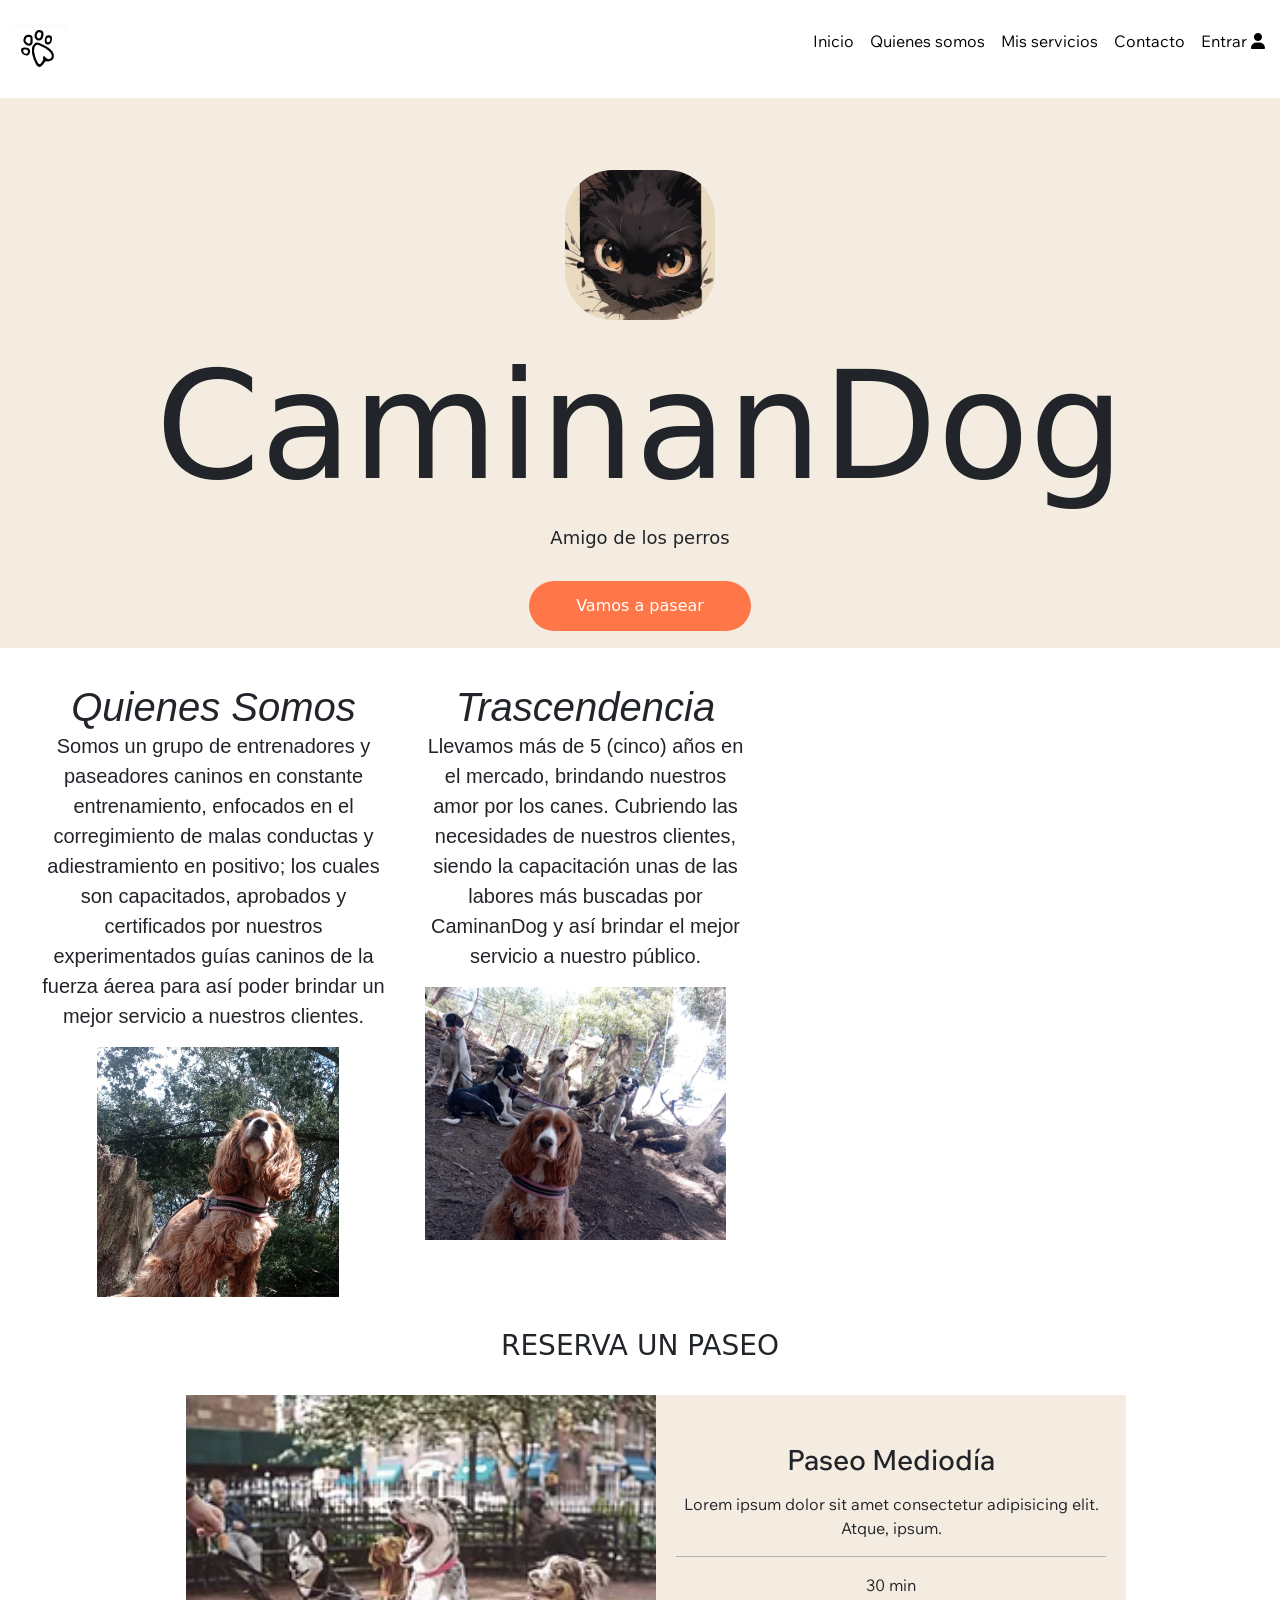
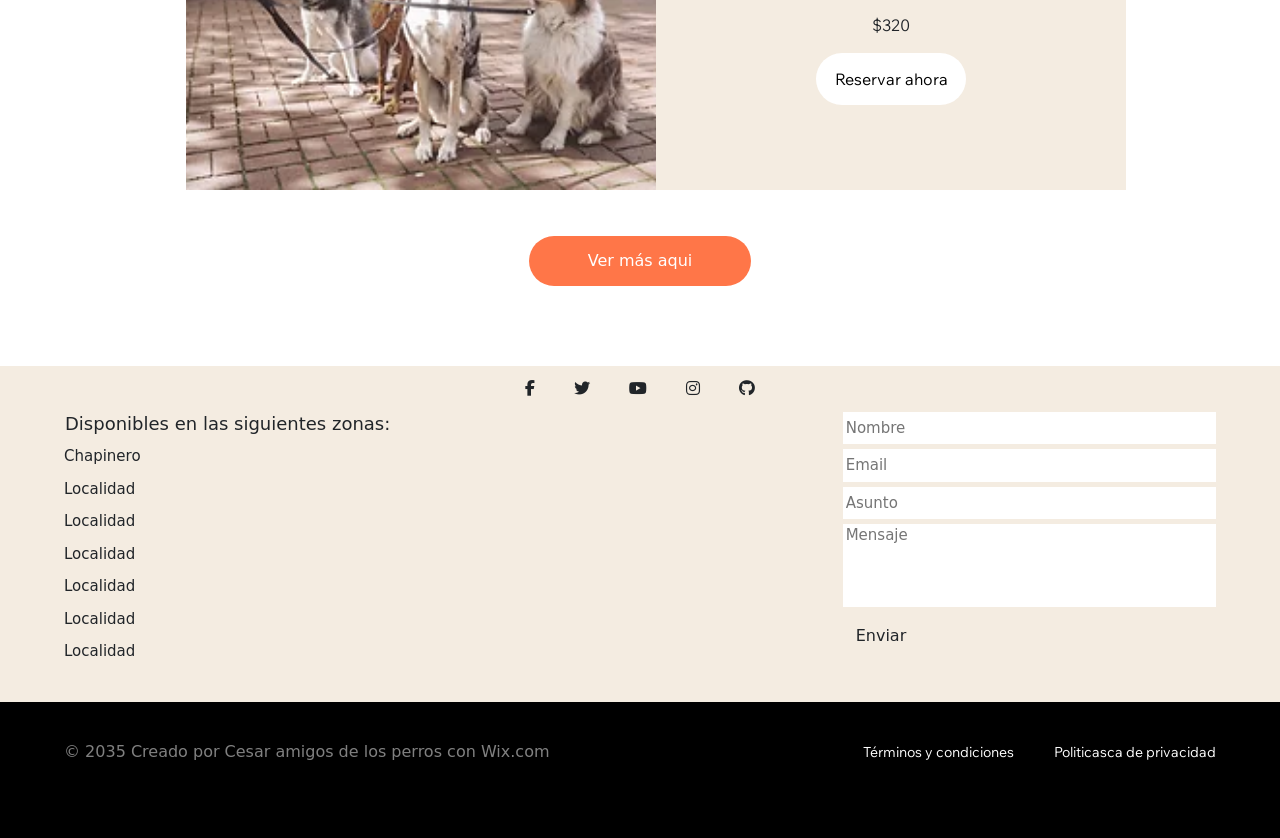
==== commit 440e7ee7: "[+]Ultima cgd" ====
--- a/index.html
+++ b/index.html
@@ -4,6 +4,9 @@
 <head>
     <meta charset="UTF-8">
     <meta name="viewport" content="width=device-width, initial-scale=1.0">
+    <title>CaminanDog</title>
+    <link rel="stylesheet" href="CSS/normalize.css">
+    <link rel="stylesheet" href="Bootstrap/css/bootstrap.min.css">
     <link rel="stylesheet" href="https://cdnjs.cloudflare.com/ajax/libs/font-awesome/6.5.2/css/all.min.css"
         integrity="sha512-SnH5WK+bZxgPHs44uWIX+LLJAJ9/2PkPKZ5QiAj6Ta86w+fsb2TkcmfRyVX3pBnMFcV7oQPJkl9QevSCWr3W6A=="
         crossorigin="anonymous" referrerpolicy="no-referrer" />
@@ -12,13 +15,10 @@
     <link href="https://fonts.googleapis.com/css2?family=Wix+Madefor+Text:ital,wght@0,400..800;1,400..800&display=swap"
         rel="stylesheet">
     <link rel="stylesheet" href="https://cdn.jsdelivr.net/npm/bootstrap-icons@1.11.3/font/bootstrap-icons.min.css">
+
     <link rel="stylesheet" href="CSS/header.css">
     <link rel="stylesheet" href="CSS/footer.css">
     <link rel="stylesheet" href="CSS/main.css">
-    <link rel="stylesheet" href="CSS/normalize.css">
-    <link rel="stylesheet" href="Bootstrap/css/bootstrap.min.css">
-
-    <title>CaminanDog</title>
 </head>
 
 <body>
@@ -31,7 +31,7 @@
                     <ul id="link_space" class="link_space">
                         <button class="cerrar_menu" id="cerrar"><i class="bi bi-x"></i></button>
                         <li class="li"><a class="link_text" href="index.html">Inicio</a></li>
-                        <li class="li"><a class="link_text" href="#main">Sobre mí</a></li>
+                        <li class="li"><a class="link_text" href="#main">Quienes somos</a></li>
                         <li class="li"><a class="link_text" href="/VISUALS/mis_servicios.html">Mis servicios</a></li>
                         <li class="li"><a class="link_text" href="#footer">Contacto</a></li>
                         <li class="li"><a class="link_entrar" href="#">Entrar <i class="fa-solid fa-user"></i></a></li>
@@ -39,129 +39,131 @@
                 </div>
             </nav>
         </section>
-        <header>
-            <section class="banner_space">
-                <div class="banner">
-                    <img class="banner_img" src="IMAGES/cutted.jpg" alt="" srcset="">
-                    <h1 class="banner_title">CaminanDog</h1>
-                    <p class="eslogan">Amigo de los perros</p>
-                    <button class="banner_btn" type="button">Vamos a pasear</button>
-                </div>
-            </section>
-        </header>
-        <main id="main">
-            <div class="container">
-                <section class="who-im">
-                    <div class="who">
-                        <h2 class="title"> Quienes Somos </h2>
-                        <p class="paragraph"> Rumbo Perruno es una empresa dedicada al paseo canino enfocado en el
-                            corregimiento de
-                            malas conductas y adiestramiento en positivo de nuestras mascotas perrunas. Somos un grupo
-                            en constante
-                            crecimiento de paseadores y entrenadores caninos, el cual es avalado y certificado por
-                            nuestros
-                            experimentados guías caninos de la fuerza áerea, quienes a su vez capacitan de manera
-                            continua a nuestro
-                            equipo para poder brindar un mejor servicio a nuestros clientes. </p>
-                    </div>
-                    <div class="grupo_perros">
-                        <img class="caninos-montana" src="/IMAGES/foto1.jpg" title="Caninos en la montaña"
-                            alt="Imagen de 6 perros sentados disfrutando de un día de juego en la montaña">
-                    </div>
-                </section>
 
-                <section class="info_trascendencia">
-                    <div class="trascendencia">
-                        <h3 class="title">Trascendencia</h3>
-                        <p class="paragraph">Llevamos más de 5 (cinco) años en el mercado, brindando nuestros servicios
-                            y amor por
-                            los canes. Cubriendo las necesidades de nuestros diferentes clientes, siendo la capacitación
-                            unas de las
-                            labores más buscadas por Rumbo Perruno para poder brindar el mejor servicio a nuestro
-                            público, el cual ha
-                            estado en total agradecimiento con el trato que nuestra empresa le brinda tanto a ellos como
-                            a sus
-                            mascotas, llevándonos así a un expansión y crecimiento constante.</p>
-                    </div>
-                    <div class="image-trascendencia">
-                        <img class="cocker_talado" src="/IMAGES/foto2.jpg"
-                            alt="Cocker Spaniel sobre el tronco de un árbol talado con fonto de naturaleza">
-                    </div>
-                </section>
+    <section class="banner_space">
+      <div class="banner">
+        <img class="banner_img" src="IMAGES/cutted.jpg" alt="" srcset="">
+        <h1 class="banner_title">CaminanDog</h1>
+        <p class="eslogan">Amigo de los perros</p>
+        <button class="banner_btn" type="button">Vamos a pasear</button>
+      </div>
+    </section>
+  </header>
+  <main>
+    <div class="container">
+        <section class="who-im">
+            <div class="who">
+                <h2 class="title"> Quienes Somos </h2>
+                <p class="paragraph">Somos un grupo de entrenadores y paseadores caninos en constante entrenamiento, enfocados en el corregimiento de malas conductas y adiestramiento en positivo; los cuales son capacitados, aprobados y certificados por nuestros experimentados guías caninos de la fuerza áerea para así poder brindar un mejor servicio a nuestros clientes.</p>
+            
+                <img class="caninos-montana" src="/IMAGES/foto1.jpg" title="Caninos en la montaña"
+                    alt="Imagen de 6 perros sentados disfrutando de un día de juego en la montaña">
             </div>
-            <h3 class="paseo_title">RESERVA UN PASEO</h3>
-            <section class="paseo_main">
-                <ul class="paseo_space">
-                    <li><img class="paseo_img" src="IMAGES/servicio_1.webp" alt="" srcset=""></li>
-                    <li class="paseo_info">
-                        <center>
-                            <h3>Paseo Mediodía</h3>
-                            <p class="eslogan_paseo">Lorem ipsum dolor sit amet consectetur adipisicing elit. Atque, ipsum.</p>
-                            <hr>
-                            <p>30 min</p>
-                            <p>$320</p>
-                            <button class="btn_reservar" type="button">Reservar ahora</button>
-                        </center>
+                        
+            <div class="trascendencia">
+                <h3 class="title">Trascendencia</h3>
+                <p class="paragraph">Llevamos más de 5 (cinco) años en el mercado, brindando nuestros amor por los canes. Cubriendo las necesidades de nuestros clientes, siendo la capacitación unas de las labores más buscadas por CaminanDog y así brindar el mejor servicio a nuestro público.</p>
+                <img class="cocker_talado" src="/IMAGES/foto2.jpg"
+                alt="Cocker Spaniel sobre el tronco de un árbol talado con fonto de naturaleza">
+            </div>
+        </section>
+        </section> 
+    </div>
+    <h3 class="paseo_title">RESERVA UN PASEO</h3>
+    <section class="paseo_main">
+        <ul class="paseo_space">
+            <li><img class="paseo_img" src="IMAGES/servicio_1.webp" alt="" srcset=""></li>
+            <li class="paseo_info">
+                <center>
+                    <h3>Paseo Mediodía</h3>
+                    <p class="eslogan_paseo">Lorem ipsum dolor sit amet consectetur adipisicing elit. Atque, ipsum.</p>
+                    <hr>
+                    <p>30 min</p>
+                    <p>$320</p>
+                    <button class="btn_reservar" type="button">Reservar ahora</button>
+                </center>
+            </li>
+        </ul>
+    </section>
+    <a class="ver_mas_link" href="/VISUALS/mis_servicios.html"><button class="ver_mas" type="button">Ver más aqui</button></a>
+    
+</main>
+  <!-- Footer -->
+<footer id="footer">
+    <section class="text-center">
+        <!-- Facebook -->
+        <a data-mdb-ripple-init class="btn btn-outline btn-floating m-1" href="#!" role="button"><i
+                class="fab fa-facebook-f"></i></a>
+
+        <!-- Twitter -->
+        <a data-mdb-ripple-init class="btn btn-outline btn-floating m-1" href="#!" role="button"><i
+                class="fab fa-twitter"></i></a>
+
+        <!-- YouTube -->
+        <a data-mdb-ripple-init class="btn btn-outline btn-floating m-1" href="#!" role="button"><i
+                class="fab fa-youtube"></i></a>
+
+        <!-- Instagram -->
+        <a data-mdb-ripple-init class="btn btn-outline btn-floating m-1" href="#!" role="button"><i
+                class="fab fa-instagram"></i></a>
+
+
+        <!-- Github -->
+        <a data-mdb-ripple-init class="btn btn-outline btn-floating m-1" href="#!" role="button"><i
+                class="fab fa-github"></i></a>
+    </section>
+    <section class="pre-footer contenedor">
+        <div class="widget zonas">
+            <h6 class="disponibles">
+                Disponibles en las siguientes zonas:
+            </h6>
+            <div class="localidades">
+                <p class="localidad">Chapinero</p>
+                <p class="localidad">Localidad</p>
+                <p class="localidad">Localidad</p>
+                <p class="localidad">Localidad</p>
+                <p class="localidad">Localidad</p>
+                <p class="localidad">Localidad</p>
+                <p class="localidad">Localidad</p>
+            </div>
+        </div>
+        <div class="widget mapa">
+            <iframe class="iframe-mapa"
+                src="https://www.google.com/maps/embed?pb=!1m18!1m12!1m3!1d254508.39472074134!2d-74.27262552044823!3d4.648620643934393!2m3!1f0!2f0!3f0!3m2!1i1024!2i768!4f13.1!3m3!1m2!1s0x8e3f9bfd2da6cb29%3A0x239d635520a33914!2zQm9nb3TDoQ!5e0!3m2!1ses-419!2sco!4v1712441103200!5m2!1ses-419!2sco"
+                allowfullscreen="" loading="lazy" referrerpolicy="no-referrer-when-downgrade">
+            </iframe>
+        </div>
+        <div class="widget formulario">
+            <form action="" class="form-footer">
+                <input class="form name" type="text" name="form-footer" placeholder="Nombre" required>
+                <input class="form email" type="email" name="form-footer" placeholder="Email" required>
+                <input class="form asunto" type="text" name="form-footer" placeholder="Asunto" required>
+                <input class="form mensaje" type="text" name="form-footer" placeholder="Mensaje" required>
+                <button class="btn btn-enviar">Enviar</button>
+            </form>
+        </div>
+        </div>
+    </section>
+    <section class="footer">
+        <div class="contenedor copy-ter-condiciones">
+            <div class="copyright">© 2035 Creado por Cesar amigos de los perros con Wix.com</div>
+            <div class="ter-condiciones">
+                <ul class="menu-ter-condiciones">
+                    <li class="l-ter-condiciones">
+                        <a class="condiciones" href="#">Términos y condiciones</a>
                     </li>
-                    <br>
+                    <li class="l-ter-condiciones">
+                        <a class="condiciones" href="#">Politicasca de privacidad</a>
+                    </li>
                 </ul>
-            </section>
-            <a class="ver_mas_link" href="/VISUALS/mis_servicios.html"><button class="ver_mas" type="button">Ver más aqui</button></a>
-            
-        </main>
-        <!-- Footer -->
-        <footer id="footer">
-            <section class="pre-footer contenedor">
-                <div class="widget zonas">
-                    <h6 class="disponibles">
-                        Disponibles en las siguientes zonas:
-                    </h6>
-                    <div class="localidades">
-                        <p class="localidad">Chapinero</p>
-                        <p class="localidad">Localidad</p>
-                        <p class="localidad">Localidad</p>
-                        <p class="localidad">Localidad</p>
-                        <p class="localidad">Localidad</p>
-                        <p class="localidad">Localidad</p>
-                        <p class="localidad">Localidad</p>
-                    </div>
-                </div>
-                <div class="widget mapa">
-                    <iframe class="iframe-mapa"
-                        src="https://www.google.com/maps/embed?pb=!1m18!1m12!1m3!1d254508.39472074134!2d-74.27262552044823!3d4.648620643934393!2m3!1f0!2f0!3f0!3m2!1i1024!2i768!4f13.1!3m3!1m2!1s0x8e3f9bfd2da6cb29%3A0x239d635520a33914!2zQm9nb3TDoQ!5e0!3m2!1ses-419!2sco!4v1712441103200!5m2!1ses-419!2sco"
-                        allowfullscreen="" loading="lazy" referrerpolicy="no-referrer-when-downgrade">
-                    </iframe>
-                </div>
-                <div class="widget formulario">
-                    <form action="" class="form-footer">
-                        <input class="form name" type="text" name="form-footer" placeholder="Nombre" required>
-                        <input class="form email" type="email" name="form-footer" placeholder="Email" required>
-                        <input class="form asunto" type="text" name="form-footer" placeholder="Asunto" required>
-                        <input class="form mensaje" type="text" name="form-footer" placeholder="Mensaje" required>
-                        <button class="btn btn-enviar">Enviar</button>
-                    </form>
-                </div>
-                </div>
-            </section>
-            <section class="footer">
-                <div class="contenedor copy-ter-condiciones">
-                    <div class="copyright">© 2035 Creado por Cesar amigos de los perros con Wix.com</div>
-                    <div class="ter-condiciones">
-                        <ul class="menu-ter-condiciones">
-                            <li>
-                                <a href="#">Términos y condiciones</a>
-                            </li>
-                            <li>
-                                <a href="#">Politicas de privacidad</a>
-                            </li>
-                        </ul>
-                    </div>
-                </div>
+            </div>
+        </div>
 
-            </section>
-        </footer>
-        <script src="Bootstrap/js/bootstrap.js"></script>
-        <script src="JS/header.js"></script>
+        </section>
+  </footer>
+  <script src="Bootstrap/js/bootstrap.js"></script>
+  <script src="JS/header.js"></script>
 </body>
 
+
 </html>
--- a/CSS/main.css
+++ b/CSS/main.css
@@ -4,33 +4,26 @@
     font-size: 1rem;
 
 }
-
-.container {
+.informacion_1 {
+    display: flex;
+    flex-direction: column;
+    align-items: center;
     margin: 20px;
 }
 
-section.who-im {
+.who {
+    text-align: center;
+}
+
+.caninos-montana {
+    width: 230px;
+}
+
+.informacion_2 {
     display: flex;
     align-items: center;
     flex-direction: column;
     margin: 20px;
-
-}
-
-.who {
-    text-align: center;
-}
-
-.caninos-montana {
-    width: 230px;
-}
-
-section.info_trascendencia {
-    display: flex;
-    align-items: center;
-    flex-direction: column;
-    margin: 20px;
-
 }
 
 .trascendencia {
@@ -38,10 +31,9 @@
 }
 
 .cocker_talado {
-    width: 300px;
-    height: 300px;
+    width: 261px;
+    height: 198px;
     object-fit: contain;
-
 }
 
 .title {
@@ -50,42 +42,37 @@
     font-style: italic;
     font-weight: unset;
     text-align: center;
-
 }
 
 .paragraph {
     font-size: 15px;
     font-family: "Amatic SC", sans-serif;
-    text-align: left;
-
+    text-align: justify;
 }
 
 .paseo_space {
     display: flex;
     flex-basis: 100%;
     justify-content: center;
-    list-style: none;
+    flex-direction: column;
+    list-style: none; 
+    align-items: center;
 }
 
 .paseo_img {
-    width: 470px;
-    height: 395px;
+    width: 300px;
+    height: 185px;
     object-fit: cover;
 }
 
 .paseo_info {
     background-color: #f4ece1;
-    width: 470px;
-    height: 395px;
-
+    height: 360px;
 }
 
 .paseo_main {
     display: flex;
     width: 80%;
-    margin-left: auto;
-    margin-right: auto;
-    margin-bottom: 3rem;
 }
 
 .paseo_title {
@@ -145,26 +132,25 @@
 
 
 @media (min-width: 380px) {
-    .container {
+    .container{
         width: calc(380px - 50px);
         margin: auto 20px;
-    }
-
+    }       
     img.caninos-montana {
-        width: 270px;
-    }
-
+        width: 230px;
+        height: 300px;
+        object-fit: cover;
+    }
     .paseo_title{
         justify-content: center;
         align-items: center;
     }
-
-    .paseo_space {
-        flex-direction: column;
-        justify-content: center;
-        align-items: center;
-    }
-
+    .paseo_main {
+        display: flex;
+        width: 80%;
+        margin-left: auto;
+        margin-right: auto;
+    }
     .paseo_img,
     .paseo_info {
         width: 300px;
@@ -179,25 +165,36 @@
 
 @media (min-width: 567px) {
     .container {
-        width: calc(567px - 30px);
         margin: auto 20px;
     }
-
-    img.caninos-montana {
-        width: 310px;
-    }
-
+    .informacion_1 {
+        display: flex;
+        flex-direction: row;
+        gap: 20px;
+    }
+    img.caninos_montana {
+        margin-top: 26px;
+        width: 244px;
+        height: 235px;
+    }
     .paseo_space{
         justify-content: center;
         align-items: center;
     }
-
+    .informacion_2 {
+        display: flex;
+        flex-direction: row-reverse;
+        gap: 20px;
+    }
+    img.cocker_talado {
+        width: 255px;
+        height: 204px;
+    }
     .paseo_img,
     .paseo_info {
         width: 400px;
         height: 185px;
     }
-
     .paseo_info {
         height: 360px;
     }
@@ -209,14 +206,14 @@
     .container {
         width: calc(768px - 30px);
         margin: auto 20px;
-    }
-
-    section.who-im {
-        display: flex;
-        flex-direction: row;
-        margin: 60px;
-        align-items: center;
-        gap: 10%;
+        margin:  auto 20px;
+     }
+
+     section.who-im {
+        display: flex;
+        flex-direction: row;
+        gap: 30px;
+        align-items: baseline;
     }
 
     .who {
@@ -224,32 +221,76 @@
         margin-top: -100px;
     }
 
+    .informacion_1 {
+        flex-direction: column;
+    }
+
     .grupo_perros {
         display: flex;
-
-    }
-
-    div img.caninos-montana {
-        width: 200px;
-
-    }
-
+    }
+    .informaci {
+        flex-direction: column;
+    }
+    img.caninos-montana {
+        width: 250px;
+        height: 250px;
+    }
     .title {
         font-size: 40px;
-    }
-
+        margin: 35px 0px 0px 0px;
+        text-align: center;
+    }
     .paragraph {
         font-size: 20px;
-        text-align: left;
-    }
-
+        text-align: center;
+    }
+    .cocker_talado {
+        width: 280px;
+        height: 330px;
+    }
     section.info_trascendencia {
         display: flex;
         flex-direction: row;
         margin: 10px 60px;
         align-items: center;
     }
-
+    
+}
+
+
+@media  (min-width: 768px) {
+    .container{
+        width: calc(768px - 30px);
+        margin:  auto 20px;
+     }
+
+     section.who-im {
+        display: flex;
+        flex-direction: row;
+        gap: 30px;
+        align-items: baseline;
+    }
+
+    .informacion_1 {
+        flex-direction: column;
+    }
+    .informacion_2 {
+        flex-direction: column;
+    }
+
+    img.caninos-montana {
+        width: 250px;
+        height: 250px;
+        object-fit: cover;
+        object-position: 8px -25px
+    }
+
+    img.cocker_talado {
+        width: 240px;
+        height: 251px;
+        object-fit: cover;
+        object-position: -35px 0px;
+    }
     .paseo_space{
         flex-direction: row;
     }
@@ -262,15 +303,24 @@
     .paseo_info {
         height: 360px;
     }
-
-    /* div.grupo_perros{
-        
-        padding: 50px 30 px;
-    } */
-
-
-}
-
+}
+@media (min-width: 992px) {
+    
+    .who {
+        text-align: center;
+        margin: 0px 0px 22px 0px;
+    }
+
+    img.caninos_montana {
+        width: 309px;
+        height: 253px;
+    }
+
+    img.cocker_talado {
+        width: 321px;
+        height: 253px;
+    }
+}
 @media screen and (min-width:998px) {
     .paseo_space {
         display: flex;
@@ -294,6 +344,9 @@
 }
 
 @media screen and (min-width:1200px){
+    .who {
+        margin: 0px;
+    }
     .paseo_space {
         display: flex;
         flex-basis: 100%;
@@ -313,5 +366,4 @@
         height: 395px;
     
     }
-
 }
